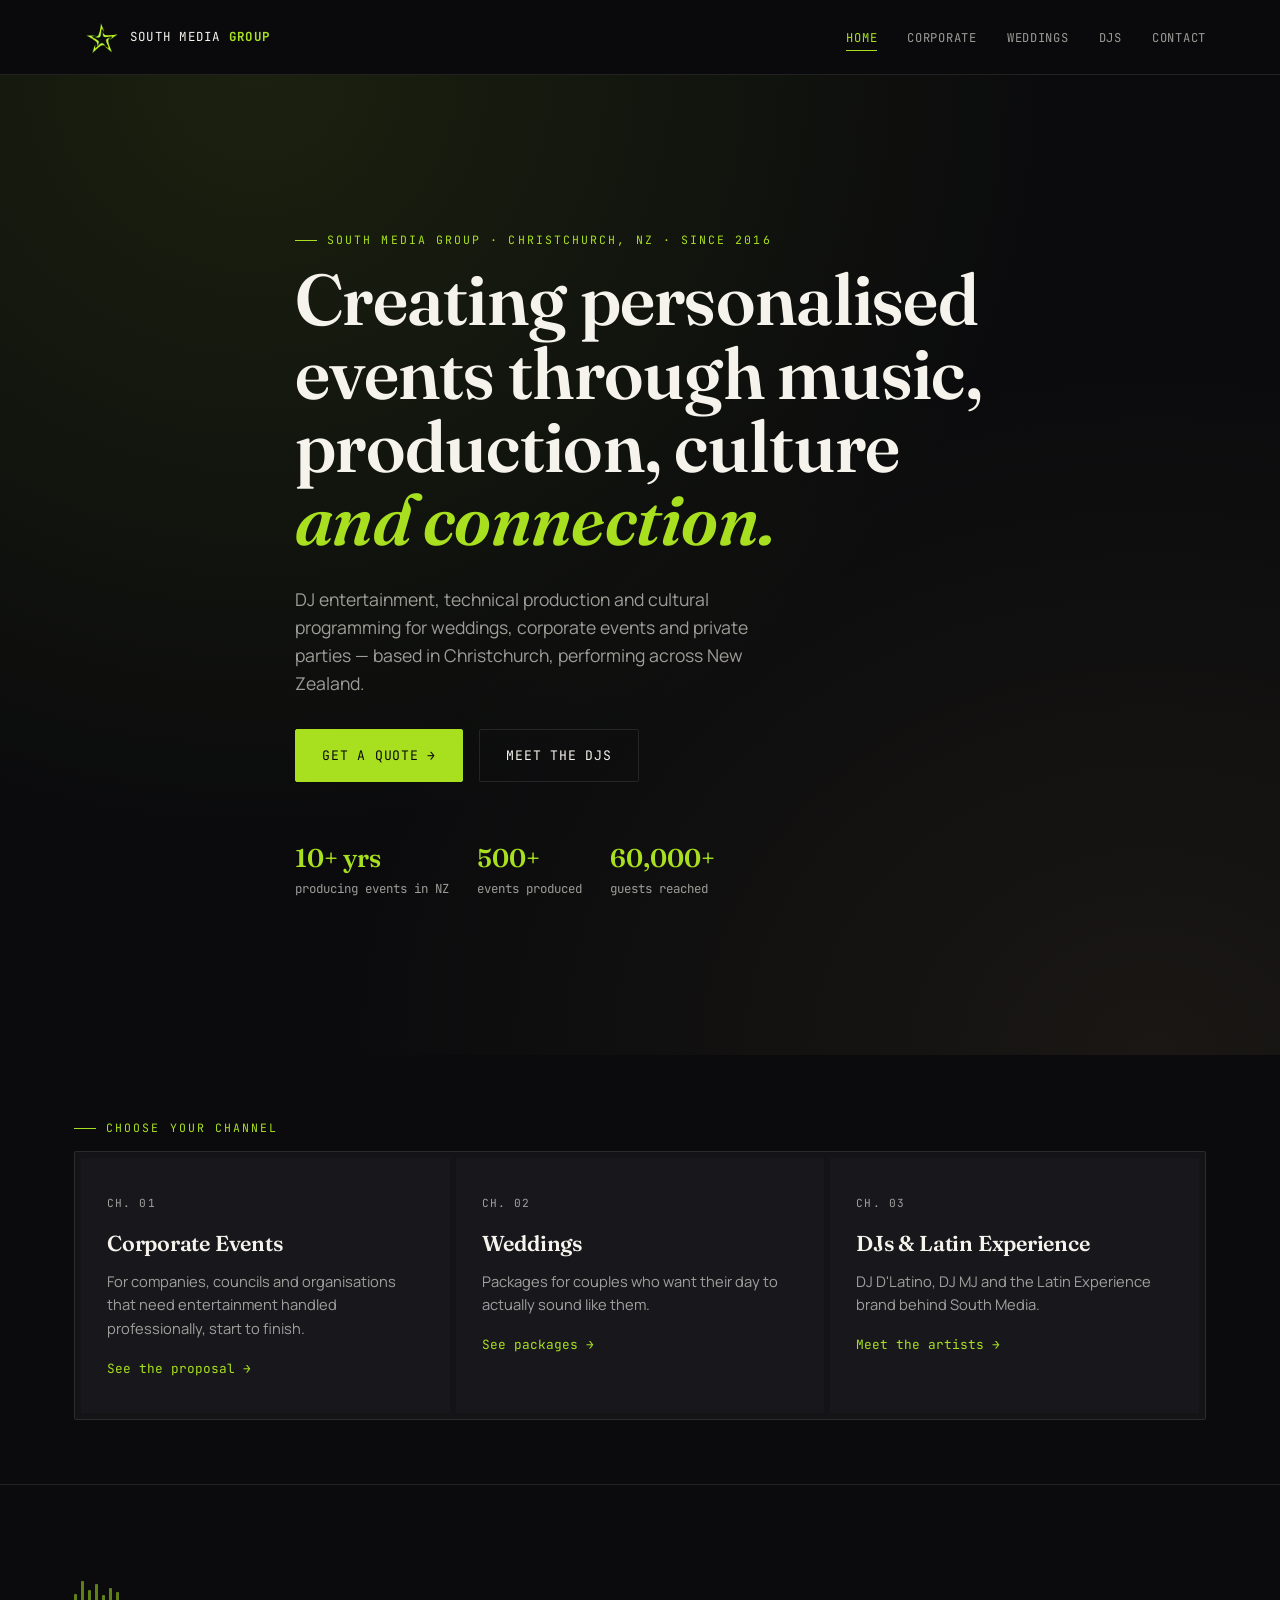
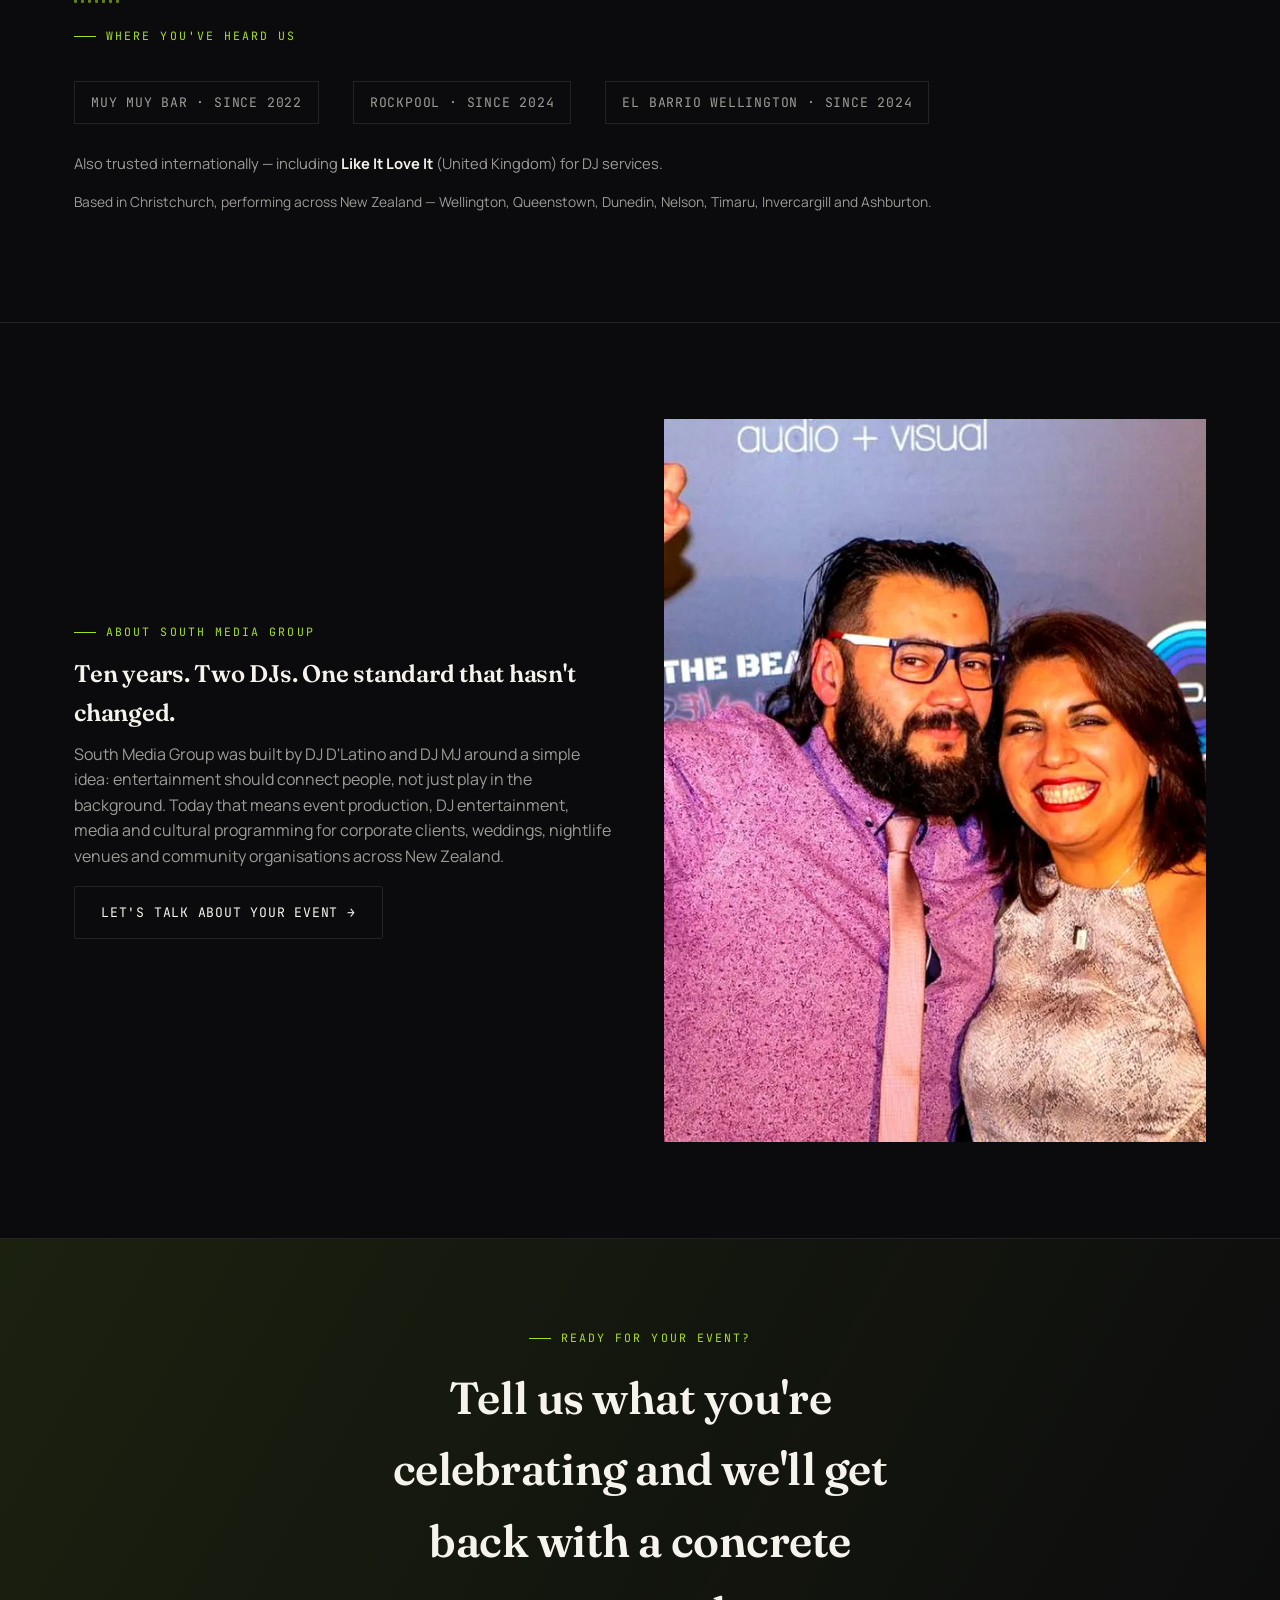
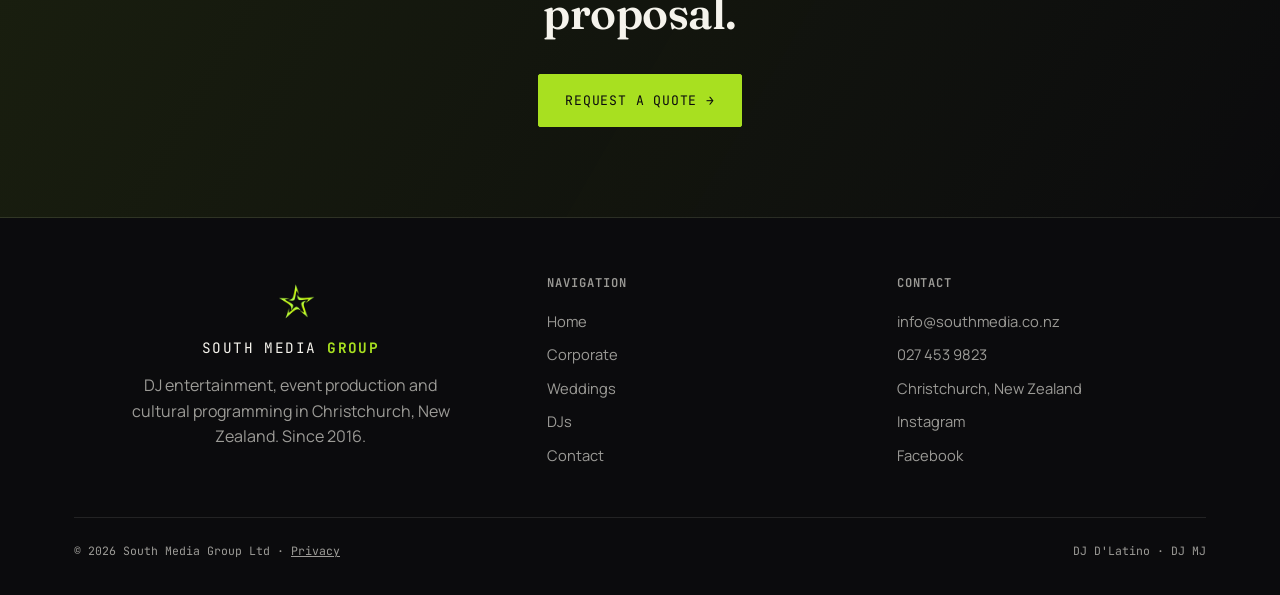
==== index.html @ 6fe43e3f "Load Google tag from <head> so GA's tag checker detects it Co-Authored-By: Claude Opus 5.5 <noreply@" ====
<!DOCTYPE html>
<html lang="en">
<head>
<meta charset="UTF-8">
<!-- Google tag (gtag.js) -->
<script async src="https://www.googletagmanager.com/gtag/js?id=G-HW1CT0ZHM1"></script>
<script src="js/analytics.js"></script>
<meta name="viewport" content="width=device-width, initial-scale=1.0">
<title>South Media Group | DJ & Event Production, Christchurch NZ</title>
<meta name="description" content="South Media Group: DJ entertainment and event production for weddings, corporate events and private parties. 10+ years, 500+ events. Christchurch, NZ.">
<link rel="canonical" href="https://southmedia.co.nz/">
<meta property="og:type" content="website">
<meta property="og:site_name" content="South Media Group">
<meta property="og:locale" content="en_NZ">
<meta property="og:url" content="https://southmedia.co.nz/">
<meta property="og:title" content="South Media Group | DJ &amp; Event Production, Christchurch NZ">
<meta property="og:description" content="South Media Group: DJ entertainment and event production for weddings, corporate events and private parties. 10+ years, 500+ events. Christchurch, NZ.">
<meta property="og:image" content="https://southmedia.co.nz/assets/og-image.jpg">
<meta property="og:image:width" content="1200">
<meta property="og:image:height" content="630">
<meta property="og:image:alt" content="South Media Group — DJs and event production in Christchurch, New Zealand">
<meta name="twitter:card" content="summary_large_image">
<link rel="icon" href="/favicon.ico" sizes="any">
<link rel="icon" type="image/png" sizes="32x32" href="/assets/favicon-32.png">
<link rel="apple-touch-icon" href="/apple-touch-icon.png">
<link rel="manifest" href="/site.webmanifest">
<meta name="theme-color" content="#0b0b0d">
<link rel="preconnect" href="https://fonts.googleapis.com">
<link rel="preconnect" href="https://fonts.gstatic.com" crossorigin>
<link href="https://fonts.googleapis.com/css2?family=Fraunces:ital,wght@0,500;0,600;1,500;1,600&family=Manrope:wght@400;500;600;700&family=JetBrains+Mono:wght@400;500&display=swap" rel="stylesheet">
<link rel="stylesheet" href="css/style.css">
<script type="application/ld+json">
{
 "@context": "https://schema.org",
 "@graph": [
  {
   "@type": "EntertainmentBusiness",
   "@id": "https://southmedia.co.nz/#business",
   "name": "South Media Group",
   "legalName": "South Media Group Ltd",
   "url": "https://southmedia.co.nz/",
   "logo": "https://southmedia.co.nz/assets/icon-512.png",
   "image": "https://southmedia.co.nz/assets/og-image.jpg",
   "description": "DJ entertainment, event production and Latin cultural programming for weddings, corporate events and private parties in Christchurch and across New Zealand.",
   "telephone": "+64 27 453 9823",
   "email": "info@southmedia.co.nz",
   "foundingDate": "2016",
   "priceRange": "$",
   "address": {
    "@type": "PostalAddress",
    "addressLocality": "Christchurch",
    "addressRegion": "Canterbury",
    "addressCountry": "NZ"
   },
   "areaServed": [
    {
     "@type": "Place",
     "name": "Christchurch"
    },
    {
     "@type": "Place",
     "name": "Canterbury"
    },
    {
     "@type": "Place",
     "name": "Wellington"
    },
    {
     "@type": "Place",
     "name": "Queenstown"
    },
    {
     "@type": "Place",
     "name": "Dunedin"
    },
    {
     "@type": "Place",
     "name": "Nelson"
    },
    {
     "@type": "Place",
     "name": "Timaru"
    },
    {
     "@type": "Place",
     "name": "Invercargill"
    },
    {
     "@type": "Place",
     "name": "Ashburton"
    },
    {
     "@type": "Place",
     "name": "New Zealand"
    }
   ],
   "founder": [
    {
     "@type": "Person",
     "name": "DJ D'Latino"
    },
    {
     "@type": "Person",
     "name": "DJ MJ"
    }
   ],
   "sameAs": [
    "https://www.instagram.com/southmedianz",
    "https://www.facebook.com/southmedianz"
   ],
   "knowsLanguage": [
    "en",
    "es"
   ],
   "hasOfferCatalog": {
    "@type": "OfferCatalog",
    "name": "Corporate event packages",
    "itemListElement": [
     {
      "@type": "Offer",
      "name": "Corporate Essential package",
      "url": "https://southmedia.co.nz/corporate",
      "priceSpecification": {
       "@type": "UnitPriceSpecification",
       "price": 1630,
       "priceCurrency": "NZD",
       "valueAddedTaxIncluded": false
      }
     },
     {
      "@type": "Offer",
      "name": "Corporate Signature package",
      "url": "https://southmedia.co.nz/corporate",
      "priceSpecification": {
       "@type": "UnitPriceSpecification",
       "price": 2550,
       "priceCurrency": "NZD",
       "valueAddedTaxIncluded": false
      }
     },
     {
      "@type": "Offer",
      "name": "Corporate Premier package",
      "url": "https://southmedia.co.nz/corporate",
      "priceSpecification": {
       "@type": "UnitPriceSpecification",
       "price": 3950,
       "priceCurrency": "NZD",
       "valueAddedTaxIncluded": false
      }
     }
    ]
   }
  },
  {
   "@type": "WebSite",
   "@id": "https://southmedia.co.nz/#website",
   "url": "https://southmedia.co.nz/",
   "name": "South Media Group",
   "publisher": {
    "@id": "https://southmedia.co.nz/#business"
   }
  }
 ]
}
</script>
</head>
<body>
<a class="skip" href="#main">Skip to content</a>

<header class="site">
  <nav class="nav">
    <a href="index.html" class="brand">
      <img src="assets/logo-star-128.png" alt="" width="46" height="46">
      <span class="brand-text">SOUTH MEDIA <b>GROUP</b></span>
    </a>
    <ul id="navList">
      <li><a href="index.html" class="active">Home</a></li>
      <li><a href="corporate.html">Corporate</a></li>
      <li><a href="weddings.html">Weddings</a></li>
      <li><a href="djs.html">DJs</a></li>
      <li><a href="contact.html">Contact</a></li>
    </ul>
    <button class="burger" id="burgerBtn" aria-label="Open menu" aria-controls="navList" aria-expanded="false">☰</button>
  </nav>
</header>

<main id="main">

  <!-- HERO -->
  <section class="hero" style="border-bottom:none;">
    <div class="wrap">
      <div class="eyebrow">South Media Group · Christchurch, NZ · Since 2016</div>
      <h1>Creating personalised events through music, production, culture <em>and connection.</em></h1>
      <p class="lede">DJ entertainment, technical production and cultural programming for weddings, corporate events and private parties — based in Christchurch, performing across New Zealand.</p>
      <div class="hero-actions">
        <a href="contact.html" class="btn btn-primary">Get a quote →</a>
        <a href="djs.html" class="btn btn-ghost">Meet the DJs</a>
      </div>
      <div class="badge-row">
        <div><strong>10+ yrs</strong>producing events in NZ</div>
        <div><strong>500+</strong>events produced</div>
        <div><strong>60,000+</strong>guests reached</div>
      </div>
    </div>
  </section>

  <!-- CHANNEL SELECTOR -->
  <section class="tight">
    <div class="wrap">
      <div class="eyebrow">Choose your channel</div>
      <div class="mixer">
        <a href="corporate.html" class="channel" data-ch="corp">
          <div class="ch-num">CH. 01</div>
          <h2>Corporate Events</h2>
          <p>For companies, councils and organisations that need entertainment handled professionally, start to finish.</p>
          <div class="ch-arrow">See the proposal →</div>
        </a>
        <a href="weddings.html" class="channel" data-ch="weddings">
          <div class="ch-num">CH. 02</div>
          <h2>Weddings</h2>
          <p>Packages for couples who want their day to actually sound like them.</p>
          <div class="ch-arrow">See packages →</div>
        </a>
        <a href="djs.html" class="channel" data-ch="djs">
          <div class="ch-num">CH. 03</div>
          <h2>DJs & Latin Experience</h2>
          <p>DJ D'Latino, DJ MJ and the Latin Experience brand behind South Media.</p>
          <div class="ch-arrow">Meet the artists →</div>
        </a>
      </div>
    </div>
  </section>

  <!-- TRUST BAR -->
  <section>
    <div class="wrap">
      <div class="eq-divider"><span></span><span></span><span></span><span></span><span></span><span></span><span></span></div>
      <div class="eyebrow">Where you've heard us</div>
      <div class="logos-row">
        <span>MUY MUY BAR · SINCE 2022</span>
        <span>ROCKPOOL · SINCE 2024</span>
        <span>EL BARRIO WELLINGTON · SINCE 2024</span>
      </div>
      <p style="margin-top:28px;font-size:.92rem;">Also trusted internationally — including <strong style="color:var(--ivory);">Like It Love It</strong> (United Kingdom) for DJ services.</p>
      <p style="font-size:.86rem;color:var(--ivory-dim);">Based in Christchurch, performing across New Zealand — Wellington, Queenstown, Dunedin, Nelson, Timaru, Invercargill and Ashburton.</p>
    </div>
  </section>

  <!-- WHY US -->
  <section>
    <div class="wrap">
      <div class="grid-2">
        <div>
          <div class="eyebrow">About South Media Group</div>
          <h2>Ten years. Two DJs. One standard that hasn't changed.</h2>
          <p>South Media Group was built by DJ D'Latino and DJ MJ around a simple idea: entertainment should connect people, not just play in the background. Today that means event production, DJ entertainment, media and cultural programming for corporate clients, weddings, nightlife venues and community organisations across New Zealand.</p>
          <a href="contact.html" class="btn btn-ghost">Let's talk about your event →</a>
        </div>
        <img src="assets/founders-team-1200.webp" srcset="assets/founders-team-600.webp 600w, assets/founders-team-1200.webp 1200w" sizes="(max-width:860px) calc(100vw - 48px), 542px" alt="South Media Group founders DJ D'Latino and DJ MJ" class="ph tall" width="1200" height="1600" loading="lazy" decoding="async">
      </div>
    </div>
  </section>

  <!-- FINAL CTA -->
  <section class="cta-band" style="border-bottom:1px solid var(--line);">
    <div class="wrap">
      <div class="eyebrow" style="justify-content:center;">Ready for your event?</div>
      <h2>Tell us what you're celebrating and we'll get back with a concrete proposal.</h2>
      <div class="hero-actions">
        <a href="contact.html" class="btn btn-primary">Request a quote →</a>
      </div>
    </div>
  </section>

</main>

<footer>
  <div class="wrap">
    <div class="footer-grid">
      <div class="footer-brand">
        <img src="assets/logo-star-128.png" alt="" width="52" height="52" loading="lazy">
        <div class="brand-text">SOUTH MEDIA <b>GROUP</b></div>
        <p>DJ entertainment, event production and cultural programming in Christchurch, New Zealand. Since 2016.</p>
      </div>
      <div>
        <h4>Navigation</h4>
        <a href="index.html">Home</a>
        <a href="corporate.html">Corporate</a>
        <a href="weddings.html">Weddings</a>
        <a href="djs.html">DJs</a>
        <a href="contact.html">Contact</a>
      </div>
      <div>
        <h4>Contact</h4>
        <a href="mailto:info@southmedia.co.nz">info@southmedia.co.nz</a>
        <a href="tel:+64274539823">027 453 9823</a>
        <span class="foot-loc">Christchurch, New Zealand</span>
        <a href="https://www.instagram.com/southmedianz" target="_blank" rel="noopener">Instagram</a>
        <a href="https://www.facebook.com/southmedianz" target="_blank" rel="noopener">Facebook</a>
      </div>
    </div>
    <div class="foot-bottom">
      <span>© <span id="year">2026</span> South Media Group Ltd · <a href="privacy.html">Privacy</a></span>
      <span>DJ D'Latino · DJ MJ</span>
    </div>
  </div>
</footer>

<script src="js/main.js"></script>
</body>
</html>
---- css/style.css ----
/* ============================================
   SOUTH MEDIA GROUP — Design Tokens
   ============================================ */
:root{
  --bg: #0b0b0d;
  --bg-raised: #141417;
  --bg-card: #18181c;
  --line: rgba(245,243,236,0.10);
  --lime: #a8e020;
  --lime-dim: #8bbf1a;
  --ivory: #f5f3ec;
  --ivory-dim: rgba(245,243,236,0.62);
  --gold: #c9a868;

  --font-display: "Fraunces", serif;
  --font-body: "Manrope", sans-serif;
  --font-mono: "JetBrains Mono", monospace;

  --container: 1180px;
  --radius: 2px;
  --header-h: 75px;
}

*{box-sizing:border-box;}
html{scroll-behavior:smooth;}
body{
  margin:0;
  background:var(--bg);
  color:var(--ivory);
  font-family:var(--font-body);
  font-size:16px;
  line-height:1.6;
  -webkit-font-smoothing:antialiased;
}
img{max-width:100%;display:block;}
a{color:inherit;}
h1,h2,h3,h4{font-family:var(--font-display);margin:0 0 .4em;font-weight:600;letter-spacing:-0.01em;}
p{margin:0 0 1em;color:var(--ivory-dim);}

.wrap{max-width:var(--container);margin:0 auto;padding:0 24px;}
.eyebrow{
  font-family:var(--font-mono);
  font-size:.72rem;
  letter-spacing:.18em;
  text-transform:uppercase;
  color:var(--lime);
  display:flex;align-items:center;gap:10px;
  margin-bottom:14px;
}
.eyebrow::before{content:"";width:22px;height:1px;background:var(--lime);}

/* ---------- Buttons ---------- */
.btn{
  display:inline-flex;align-items:center;gap:10px;
  font-family:var(--font-mono);
  font-size:.82rem;letter-spacing:.06em;text-transform:uppercase;
  padding:15px 26px;border-radius:var(--radius);
  border:1px solid var(--lime);
  text-decoration:none;cursor:pointer;
  transition:transform .18s ease, background .18s ease, color .18s ease;
}
.btn-primary{background:var(--lime);color:#0b0b0d;}
.btn-primary:hover{background:var(--ivory);border-color:var(--ivory);transform:translateY(-2px);}
.btn-ghost{background:transparent;color:var(--ivory);border-color:var(--line);}
.btn-ghost:hover{border-color:var(--lime);color:var(--lime);transform:translateY(-2px);}
.btn-gold{border-color:var(--gold);}
.btn-gold.btn-primary{background:var(--gold);color:#0b0b0d;}
.btn-gold-ghost{border-color:var(--gold);}

/* ---------- EQ / waveform signature ---------- */
.eq-divider{
  display:flex;align-items:flex-end;gap:4px;height:22px;margin:0 0 24px;
}
.eq-divider span{
  width:3px;background:var(--lime);opacity:.55;border-radius:1px;
  animation:eqbounce 1.6s ease-in-out infinite;
}
.eq-divider span:nth-child(1){height:40%;animation-delay:0s;}
.eq-divider span:nth-child(2){height:100%;animation-delay:.15s;}
.eq-divider span:nth-child(3){height:60%;animation-delay:.3s;}
.eq-divider span:nth-child(4){height:85%;animation-delay:.45s;}
.eq-divider span:nth-child(5){height:35%;animation-delay:.6s;}
.eq-divider span:nth-child(6){height:70%;animation-delay:.75s;}
.eq-divider span:nth-child(7){height:50%;animation-delay:.9s;}
@keyframes eqbounce{
  0%,100%{transform:scaleY(1);}
  50%{transform:scaleY(.35);}
}
@media (prefers-reduced-motion: reduce){
  .eq-divider span{animation:none;}
  html{scroll-behavior:auto;}
  .btn:hover,.btn-primary:hover,.btn-ghost:hover{transform:none;}
}

/* ---------- Header ---------- */
header.site{
  position:fixed;top:0;left:0;right:0;z-index:100;
  border-bottom:1px solid var(--line);
}
/* Blur lives on a pseudo-element: backdrop-filter on the header itself would become the
   containing block for the fixed mobile menu and clip it to the header height. */
header.site::before{
  content:"";position:absolute;inset:0;z-index:-1;
  background:rgba(11,11,13,0.86);-webkit-backdrop-filter:blur(10px);backdrop-filter:blur(10px);
}
.nav{display:flex;align-items:center;justify-content:space-between;padding:14px 24px;max-width:var(--container);margin:0 auto;}
.nav .brand{display:flex;align-items:center;gap:10px;text-decoration:none;}
.nav .brand img{height:46px;width:46px;}
.nav .brand-text{font-family:var(--font-mono);font-size:.78rem;letter-spacing:.1em;color:var(--ivory);text-transform:uppercase;}
.nav .brand-text b{color:var(--lime);}
.nav ul{list-style:none;display:flex;gap:30px;margin:0;padding:0;}
.nav ul a{
  font-family:var(--font-mono);font-size:.76rem;letter-spacing:.06em;text-transform:uppercase;
  text-decoration:none;color:var(--ivory-dim);padding-bottom:4px;border-bottom:1px solid transparent;
  transition:color .15s ease, border-color .15s ease;
}
.nav ul a:hover, .nav ul a.active{color:var(--lime);border-color:var(--lime);}
.burger{display:none;background:none;border:none;color:var(--ivory);font-size:1.6rem;cursor:pointer;width:44px;height:44px;}

@media (max-width:900px){
  .nav ul{position:fixed;top:var(--header-h);left:0;right:0;height:calc(100vh - var(--header-h));height:calc(100dvh - var(--header-h));
    background:var(--bg);overflow-y:auto;
    flex-direction:column;padding:36px 24px;gap:8px;transform:translateX(100%);visibility:hidden;
    transition:transform .25s ease, visibility 0s linear .25s;}
  .nav ul.open{transform:translateX(0);visibility:visible;transition:transform .25s ease;}
  .nav ul a{display:block;padding:12px 0;font-size:.9rem;}
  body.menu-open{overflow:hidden;}
  .burger{display:block;}
}

main{padding-top:var(--header-h);}

/* ---------- Hero ---------- */
.hero{
  position:relative;min-height:92vh;min-height:92svh;display:flex;align-items:center;
  background:
    radial-gradient(ellipse at 20% 0%, rgba(168,224,32,0.10), transparent 55%),
    radial-gradient(ellipse at 90% 100%, rgba(201,168,104,0.08), transparent 50%),
    var(--bg);
  border-bottom:1px solid var(--line);
}
.hero .wrap{padding-top:60px;padding-bottom:60px;}
.hero h1{font-size:clamp(2.4rem,5.6vw,4.6rem);line-height:1.02;max-width:15ch;}
.hero h1 em{font-style:italic;color:var(--lime);}
.hero .lede{font-size:1.1rem;max-width:46ch;margin-bottom:32px;}
.hero-actions{display:flex;gap:16px;flex-wrap:wrap;margin-bottom:56px;}
.badge-row{display:flex;gap:28px;flex-wrap:wrap;font-family:var(--font-mono);font-size:.78rem;color:var(--ivory-dim);}
.badge-row strong{color:var(--lime);display:block;font-family:var(--font-display);font-size:1.6rem;font-weight:600;}

/* ---------- Channel selector (signature) ---------- */
.mixer{
  background:var(--bg-raised);border:1px solid var(--line);border-radius:var(--radius);
  padding:6px;display:grid;grid-template-columns:repeat(3,1fr);gap:6px;
}
.channel{
  background:var(--bg-card);padding:34px 26px;text-decoration:none;color:var(--ivory);
  position:relative;overflow:hidden;transition:background .2s ease;
  border-top:3px solid transparent;
}
.channel:hover{background:#1e1e23;border-top-color:var(--lime);}
.channel[data-ch="weddings"]:hover{border-top-color:var(--gold);}
.channel .ch-num{font-family:var(--font-mono);font-size:.7rem;color:var(--ivory-dim);letter-spacing:.1em;}
.channel h2{font-size:1.35rem;margin:14px 0 8px;}
.channel p{font-size:.92rem;margin-bottom:18px;}
.channel .ch-arrow{font-family:var(--font-mono);font-size:.8rem;color:var(--lime);}
@media (max-width:800px){
  .mixer{grid-template-columns:1fr;}
}

/* ---------- Sections ---------- */
section{padding:96px 0;border-bottom:1px solid var(--line);}
section.tight{padding:64px 0;}
.section-head{max-width:640px;margin-bottom:52px;}
.section-head h2{font-size:clamp(1.8rem,3.4vw,2.6rem);}

.grid-3{display:grid;grid-template-columns:repeat(3,1fr);gap:28px;}
.grid-2{display:grid;grid-template-columns:1fr 1fr;gap:48px;align-items:center;}
@media (max-width:860px){
  .grid-3{grid-template-columns:1fr;}
  .grid-2{grid-template-columns:1fr;gap:32px;}
}

/* Placeholder media block */
.ph{
  background:
    repeating-linear-gradient(135deg, rgba(245,243,236,0.04) 0 2px, transparent 2px 14px),
    var(--bg-card);
  border:1px dashed var(--line);
  color:var(--ivory-dim);
  display:flex;align-items:center;justify-content:center;text-align:center;
  font-family:var(--font-mono);font-size:.74rem;letter-spacing:.06em;text-transform:uppercase;
  aspect-ratio:4/3;padding:20px;
}
img.ph{display:block;width:100%;height:100%;object-fit:cover;border:none;padding:0;transition:opacity .2s ease;}
.ph.tall{aspect-ratio:3/4;}
.ph.wide{aspect-ratio:16/9;}

/* Testimonial spotlight */
.spotlight{
  background:var(--bg-raised);border:1px solid var(--line);padding:52px;position:relative;
}
.spotlight blockquote{
  font-family:var(--font-display);font-style:italic;font-size:clamp(1.3rem,2.6vw,1.9rem);
  color:var(--ivory);margin:0 0 22px;line-height:1.3;
}
.spotlight cite{font-family:var(--font-mono);font-size:.78rem;color:var(--lime);font-style:normal;letter-spacing:.06em;text-transform:uppercase;}

.logos-row{display:flex;flex-wrap:wrap;gap:16px 34px;align-items:center;margin-top:36px;}
.logos-row span{font-family:var(--font-mono);font-size:.82rem;letter-spacing:.06em;color:var(--ivory-dim);border:1px solid var(--line);padding:10px 16px;}

/* Package / pricing cards */
.pkg{
  background:var(--bg-card);border:1px solid var(--line);padding:38px 30px;
  display:flex;flex-direction:column;height:100%;
}
.pkg.featured{border-color:var(--lime);}
.pkg .pkg-tag{font-family:var(--font-mono);font-size:.72rem;color:var(--lime);letter-spacing:.1em;text-transform:uppercase;margin-bottom:10px;}
.pkg h3{font-size:1.5rem;margin-bottom:6px;}
.pkg .price{font-family:var(--font-mono);font-size:1.1rem;color:var(--ivory-dim);margin-bottom:24px;}
.pkg ul{list-style:none;margin:0 0 28px;padding:0;flex:1;}
.pkg ul li{padding:9px 0;border-top:1px solid var(--line);font-size:.92rem;color:var(--ivory-dim);}
.pkg ul li:first-child{border-top:none;}

/* Process steps (real sequence -> numbering justified) */
.process{display:grid;grid-template-columns:repeat(5,1fr);gap:20px;}
.step{border-top:1px solid var(--line);padding-top:18px;}
.step .step-n{font-family:var(--font-mono);font-size:.78rem;color:var(--lime);}
.step h4{font-size:1.05rem;margin:10px 0 6px;}
.step p{font-size:.86rem;}
@media (max-width:900px){.process{grid-template-columns:repeat(2,1fr);}}
@media (max-width:560px){.process{grid-template-columns:1fr;}}

/* Artist card */
.artist{background:var(--bg-card);border:1px solid var(--line);margin-bottom:4px;}
.artist > a{display:block;}
.artist > a:hover img{opacity:.82;}
.artist .ph{aspect-ratio:4/3;}
.artist-info{padding:26px;}
.artist-info .role{font-family:var(--font-mono);font-size:.74rem;color:var(--lime);letter-spacing:.08em;text-transform:uppercase;margin-bottom:8px;}
.artist-info h2{font-size:1.4rem;}
.tags{display:flex;flex-wrap:wrap;gap:8px;margin:16px 0 0;}
.tags span{font-family:var(--font-mono);font-size:.7rem;border:1px solid var(--line);padding:5px 10px;color:var(--ivory-dim);}

/* Forms */
form.card-form{background:var(--bg-raised);border:1px solid var(--line);padding:40px;}
.form-row{display:grid;grid-template-columns:1fr 1fr;gap:20px;}
@media (max-width:600px){.form-row{grid-template-columns:1fr;}}
label{display:block;font-family:var(--font-mono);font-size:.72rem;letter-spacing:.08em;text-transform:uppercase;color:var(--ivory-dim);margin-bottom:8px;}
.field{margin-bottom:22px;}
input,select,textarea{
  width:100%;background:transparent;border:none;border-bottom:1px solid rgba(245,243,236,0.42);border-radius:0;
  color:var(--ivory);font-family:var(--font-body);font-size:1rem;padding:10px 2px;
}
input:focus,select:focus,textarea:focus{outline:none;border-color:var(--lime);box-shadow:0 1px 0 0 var(--lime);}
.field .opt{text-transform:none;letter-spacing:0;opacity:.75;}
.btn-block{width:100%;justify-content:center;}
.btn[aria-disabled="true"]{opacity:.6;pointer-events:none;}
.form-note{font-size:.8rem;margin:14px 0 0;text-align:center;}
.form-note a{color:var(--ivory);}
textarea{resize:vertical;min-height:110px;}
select option{background:var(--bg-card);}

/* Final CTA band */
.cta-band{
  background:linear-gradient(120deg, rgba(168,224,32,0.10), rgba(11,11,13,0));
  text-align:center;padding:90px 24px;border-bottom:none;
}
.cta-band h2{font-size:clamp(1.8rem,4vw,2.8rem);max-width:20ch;margin:0 auto 26px;}
.cta-band .hero-actions{justify-content:center;margin-bottom:0;}

/* Footer */
footer{padding:56px 0 34px;}
.footer-grid{display:grid;grid-template-columns:1.4fr 1fr 1fr;gap:40px;margin-bottom:40px;}
.footer-grid h4{font-family:var(--font-mono);font-size:.76rem;letter-spacing:.08em;text-transform:uppercase;color:var(--ivory-dim);margin-bottom:16px;}
.footer-grid a,.footer-grid .foot-loc{display:block;text-decoration:none;color:var(--ivory-dim);font-size:.92rem;margin-bottom:10px;transition:color .15s ease;}
.footer-grid a:hover{color:var(--lime);}
.footer-brand{text-align:center;}
.footer-brand img{display:block;width:52px;height:52px;margin:0 auto 10px;}
.footer-brand .brand-text{font-family:var(--font-mono);letter-spacing:.1em;text-transform:uppercase;font-size:.9rem;margin-bottom:14px;}
.footer-brand .brand-text b{color:var(--lime);}
.foot-bottom a{color:inherit;}
.foot-bottom a:hover{color:var(--lime);}
.footer-brand p{max-width:34ch;margin-left:auto;margin-right:auto;}
.foot-bottom{display:flex;justify-content:space-between;align-items:center;flex-wrap:wrap;gap:12px;
  border-top:1px solid var(--line);padding-top:24px;font-family:var(--font-mono);font-size:.72rem;color:var(--ivory-dim);}
@media (max-width:700px){
  .footer-grid{grid-template-columns:1fr;}
  .footer-grid a,.footer-grid .foot-loc{padding:8px 0;margin-bottom:2px;}
}

.page-hero{padding:150px 0 70px;border-bottom:1px solid var(--line);}
.page-hero h1{font-size:clamp(2rem,4.6vw,3.4rem);max-width:16ch;}
@media (max-width:600px){.page-hero{padding:116px 0 56px;}}

.social-icon{
  width:42px;height:42px;border:1px solid var(--line);
  display:flex;align-items:center;justify-content:center;
  transition:border-color .15s ease, background .15s ease;
}
.social-icon:hover{border-color:var(--lime);background:var(--bg-raised);}

/* Skip link */
.skip{position:absolute;left:12px;top:-60px;z-index:200;background:var(--lime);color:#0b0b0d;padding:10px 16px;font-family:var(--font-mono);font-size:.8rem;text-decoration:none;}
.skip:focus{top:12px;}
:focus-visible{outline:2px solid var(--lime);outline-offset:3px;}

/* Prose pages (privacy) */
.prose{max-width:70ch;}
.prose h2{font-size:1.4rem;margin-top:2em;}
.prose a{color:var(--lime);}
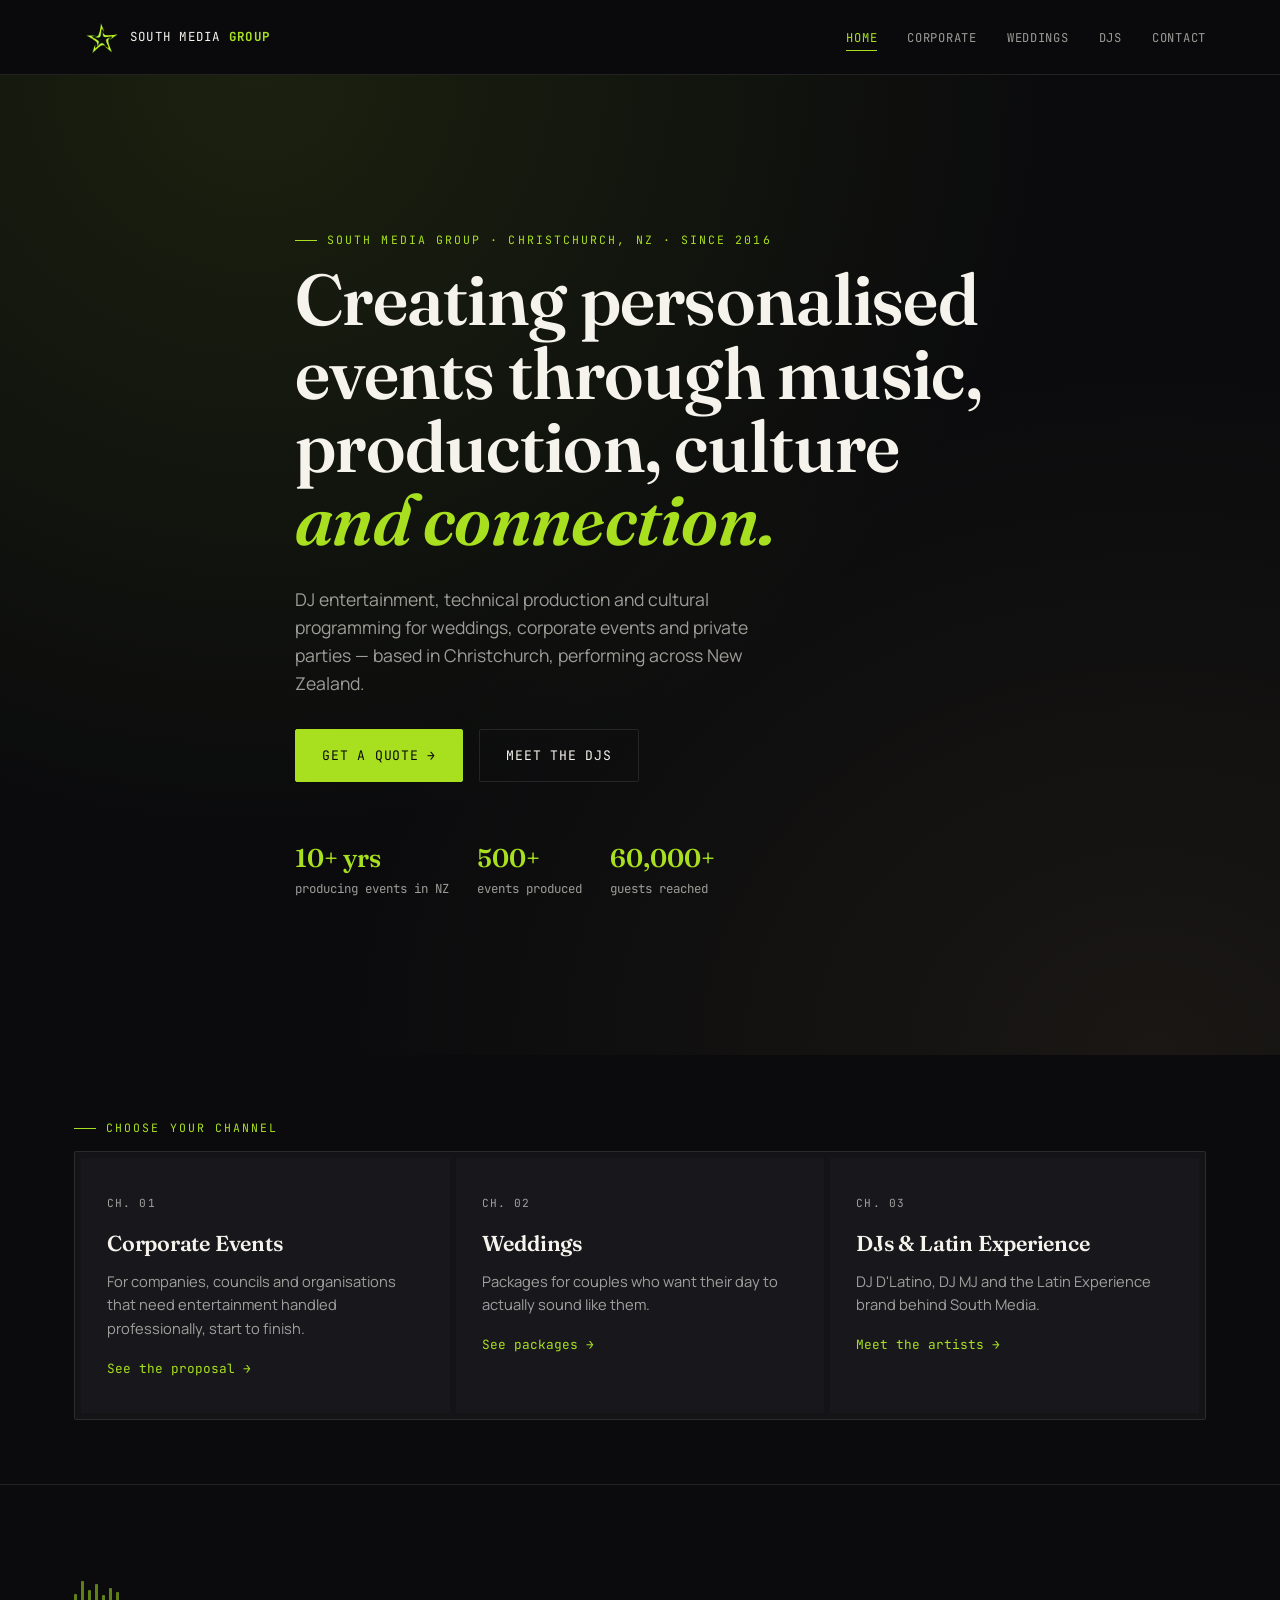
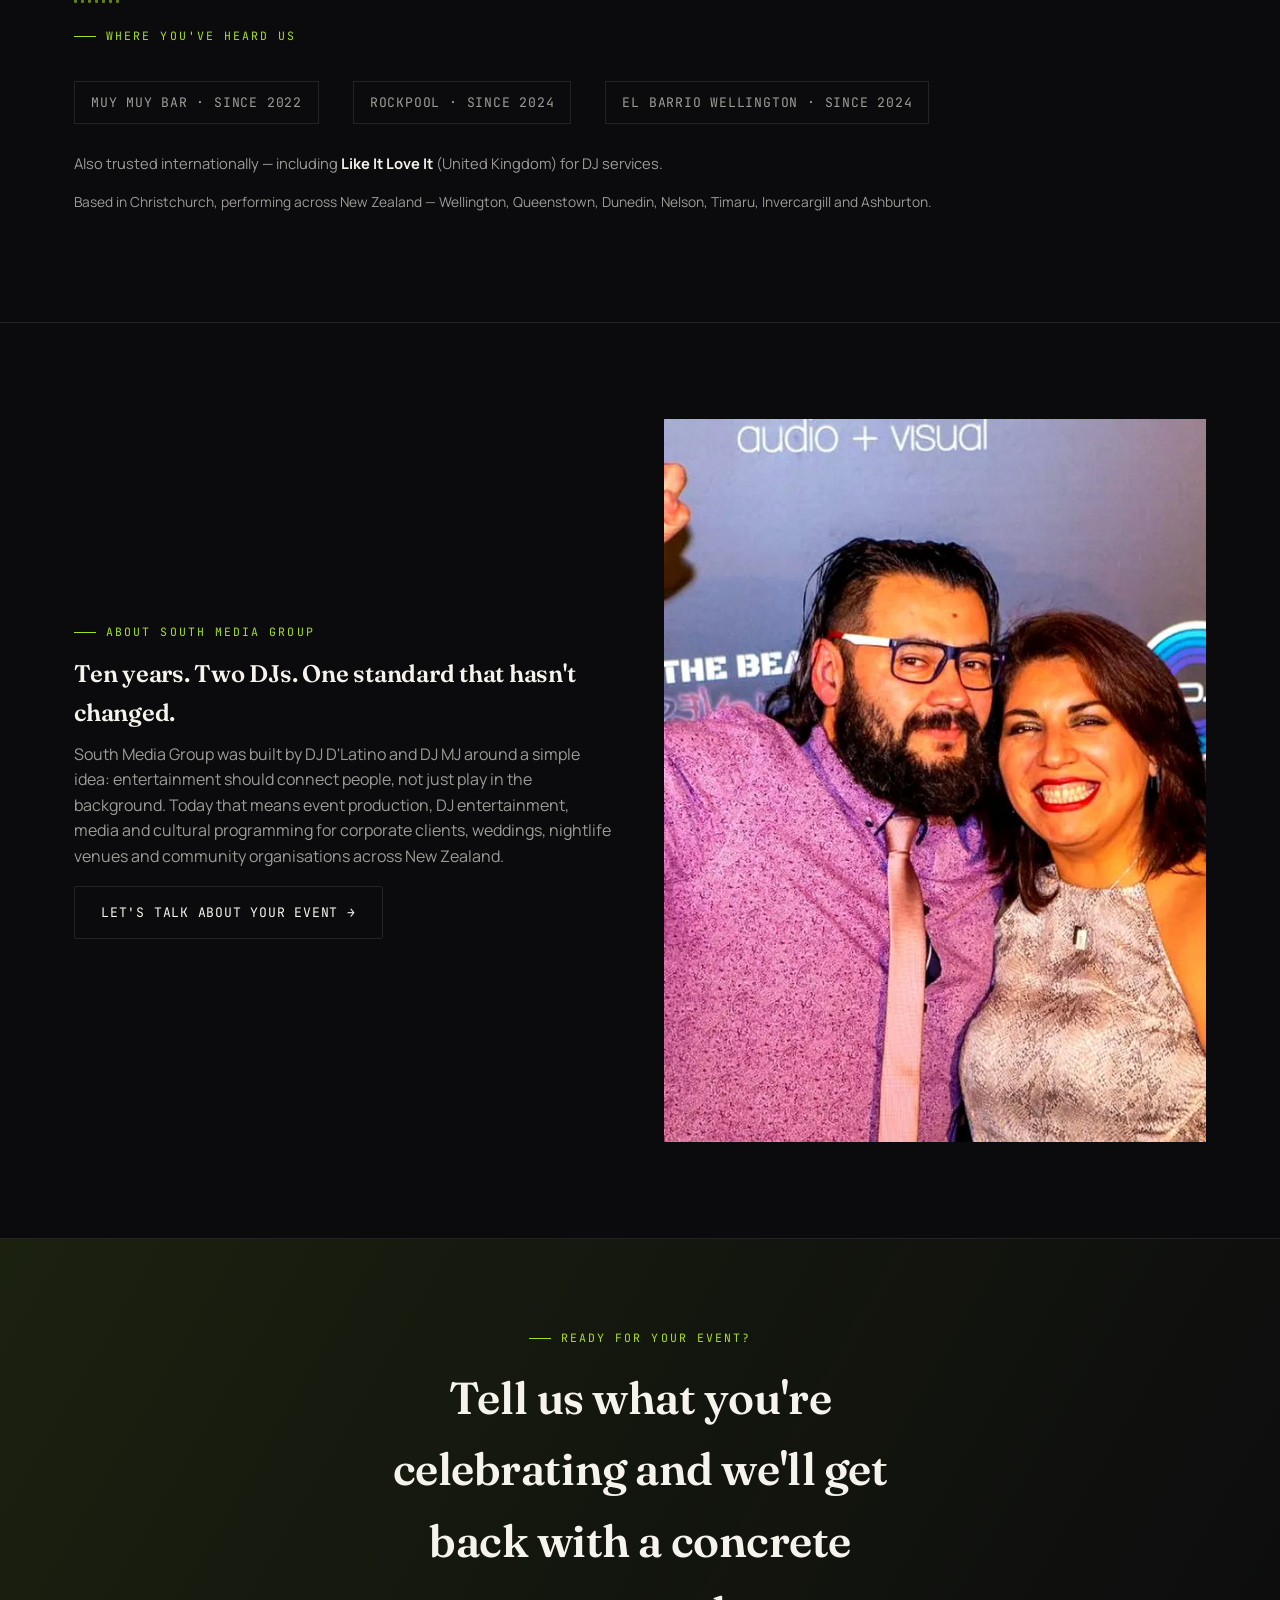
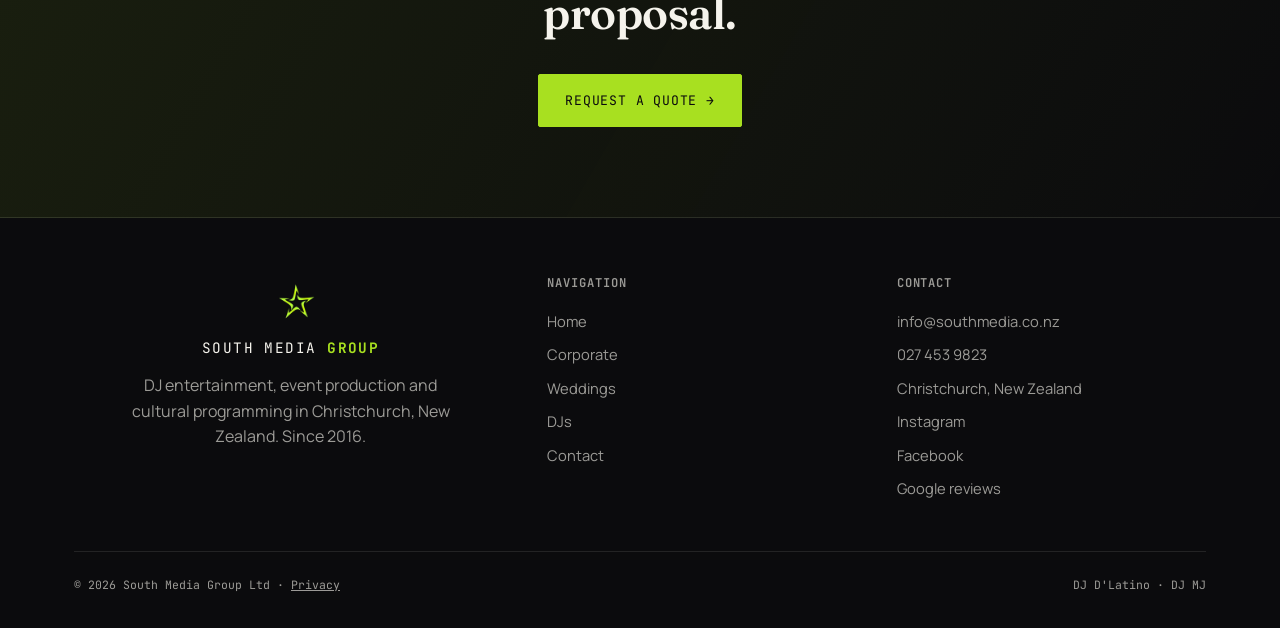
==== commit 55951d16: "Link Google Business Profile from footer and LocalBusiness schema Co-Authored-By: Claude Opus 5.5 <n" ====
--- a/index.html
+++ b/index.html
@@ -106,7 +106,8 @@
    ],
    "sameAs": [
     "https://www.instagram.com/southmedianz",
-    "https://www.facebook.com/southmedianz"
+    "https://www.facebook.com/southmedianz",
+    "https://www.google.com/maps?cid=401619519083138243"
    ],
    "knowsLanguage": [
     "en",
@@ -188,7 +189,7 @@
 <main id="main">
 
   <!-- HERO -->
-  <section class="hero" style="border-bottom:none;">
+  <section class="hero">
     <div class="wrap">
       <div class="eyebrow">South Media Group · Christchurch, NZ · Since 2016</div>
       <h1>Creating personalised events through music, production, culture <em>and connection.</em></h1>
@@ -242,8 +243,8 @@
         <span>ROCKPOOL · SINCE 2024</span>
         <span>EL BARRIO WELLINGTON · SINCE 2024</span>
       </div>
-      <p style="margin-top:28px;font-size:.92rem;">Also trusted internationally — including <strong style="color:var(--ivory);">Like It Love It</strong> (United Kingdom) for DJ services.</p>
-      <p style="font-size:.86rem;color:var(--ivory-dim);">Based in Christchurch, performing across New Zealand — Wellington, Queenstown, Dunedin, Nelson, Timaru, Invercargill and Ashburton.</p>
+      <p class="trust-note">Also trusted internationally — including <strong>Like It Love It</strong> (United Kingdom) for DJ services.</p>
+      <p class="trust-cities">Based in Christchurch, performing across New Zealand — Wellington, Queenstown, Dunedin, Nelson, Timaru, Invercargill and Ashburton.</p>
     </div>
   </section>
 
@@ -263,9 +264,9 @@
   </section>
 
   <!-- FINAL CTA -->
-  <section class="cta-band" style="border-bottom:1px solid var(--line);">
-    <div class="wrap">
-      <div class="eyebrow" style="justify-content:center;">Ready for your event?</div>
+  <section class="cta-band">
+    <div class="wrap">
+      <div class="eyebrow">Ready for your event?</div>
       <h2>Tell us what you're celebrating and we'll get back with a concrete proposal.</h2>
       <div class="hero-actions">
         <a href="contact.html" class="btn btn-primary">Request a quote →</a>
@@ -298,6 +299,7 @@
         <span class="foot-loc">Christchurch, New Zealand</span>
         <a href="https://www.instagram.com/southmedianz" target="_blank" rel="noopener">Instagram</a>
         <a href="https://www.facebook.com/southmedianz" target="_blank" rel="noopener">Facebook</a>
+        <a href="https://www.google.com/maps?cid=401619519083138243" target="_blank" rel="noopener">Google reviews</a>
       </div>
     </div>
     <div class="foot-bottom">
--- a/css/style.css
+++ b/css/style.css
@@ -82,6 +82,7 @@
 .eq-divider span:nth-child(5){height:35%;animation-delay:.6s;}
 .eq-divider span:nth-child(6){height:70%;animation-delay:.75s;}
 .eq-divider span:nth-child(7){height:50%;animation-delay:.9s;}
+.eq-divider.flush{margin:0;}
 @keyframes eqbounce{
   0%,100%{transform:scaleY(1);}
   50%{transform:scaleY(.35);}
@@ -137,7 +138,7 @@
     radial-gradient(ellipse at 20% 0%, rgba(168,224,32,0.10), transparent 55%),
     radial-gradient(ellipse at 90% 100%, rgba(201,168,104,0.08), transparent 50%),
     var(--bg);
-  border-bottom:1px solid var(--line);
+  border-bottom:none;
 }
 .hero .wrap{padding-top:60px;padding-bottom:60px;}
 .hero h1{font-size:clamp(2.4rem,5.6vw,4.6rem);line-height:1.02;max-width:15ch;}
@@ -170,11 +171,15 @@
 /* ---------- Sections ---------- */
 section{padding:96px 0;border-bottom:1px solid var(--line);}
 section.tight{padding:64px 0;}
+section.no-rule{border-bottom:none;}
+section.artists{padding-bottom:150px;}
+section.after-divider{padding-top:60px;}
 .section-head{max-width:640px;margin-bottom:52px;}
 .section-head h2{font-size:clamp(1.8rem,3.4vw,2.6rem);}
 
 .grid-3{display:grid;grid-template-columns:repeat(3,1fr);gap:28px;}
 .grid-2{display:grid;grid-template-columns:1fr 1fr;gap:48px;align-items:center;}
+.grid-2.top{align-items:start;}
 @media (max-width:860px){
   .grid-3{grid-template-columns:1fr;}
   .grid-2{grid-template-columns:1fr;gap:32px;}
@@ -206,6 +211,9 @@
 .spotlight cite{font-family:var(--font-mono);font-size:.78rem;color:var(--lime);font-style:normal;letter-spacing:.06em;text-transform:uppercase;}
 
 .logos-row{display:flex;flex-wrap:wrap;gap:16px 34px;align-items:center;margin-top:36px;}
+.trust-note{margin-top:28px;font-size:.92rem;}
+.trust-note strong{color:var(--ivory);}
+.trust-cities{font-size:.86rem;}
 .logos-row span{font-family:var(--font-mono);font-size:.82rem;letter-spacing:.06em;color:var(--ivory-dim);border:1px solid var(--line);padding:10px 16px;}
 
 /* Package / pricing cards */
@@ -263,10 +271,11 @@
 /* Final CTA band */
 .cta-band{
   background:linear-gradient(120deg, rgba(168,224,32,0.10), rgba(11,11,13,0));
-  text-align:center;padding:90px 24px;border-bottom:none;
+  text-align:center;padding:90px 24px;
 }
 .cta-band h2{font-size:clamp(1.8rem,4vw,2.8rem);max-width:20ch;margin:0 auto 26px;}
 .cta-band .hero-actions{justify-content:center;margin-bottom:0;}
+.cta-band .eyebrow{justify-content:center;}
 
 /* Footer */
 footer{padding:56px 0 34px;}
@@ -290,7 +299,26 @@
 
 .page-hero{padding:150px 0 70px;border-bottom:1px solid var(--line);}
 .page-hero h1{font-size:clamp(2rem,4.6vw,3.4rem);max-width:16ch;}
+.page-hero .lede{max-width:54ch;}
+.page-hero.flush{padding-bottom:0;border-bottom:none;}
+
+/* Centered confirmation pages (thanks, 404) */
+.center-hero{text-align:center;min-height:70vh;display:flex;align-items:center;}
+.center-hero h1{max-width:none;}
+.center-hero .lede{max-width:48ch;margin:0 auto 32px;}
+.center-hero .eyebrow,.center-hero .hero-actions{justify-content:center;}
+.lede a{color:var(--lime);}
 @media (max-width:600px){.page-hero{padding:116px 0 56px;}}
+
+/* Contact page aside */
+.hp{display:none;}
+.contact-direct h2{font-size:1.8rem;}
+.contact-direct > p{margin-bottom:28px;}
+.contact-lines{font-family:var(--font-mono);font-size:.95rem;line-height:2.2;}
+.contact-lines .accent{color:var(--lime);}
+.socials{display:flex;gap:14px;margin-top:24px;}
+.map-embed{margin-top:32px;aspect-ratio:16/9;border:1px solid var(--line);overflow:hidden;}
+.map-embed iframe{display:block;width:100%;height:100%;border:0;filter:invert(90%) hue-rotate(180deg) contrast(90%);}
 
 .social-icon{
   width:42px;height:42px;border:1px solid var(--line);
@@ -308,3 +336,10 @@
 .prose{max-width:70ch;}
 .prose h2{font-size:1.4rem;margin-top:2em;}
 .prose a{color:var(--lime);}
+
+/* Weddings page: gold accent */
+.page-wed .page-hero{background:radial-gradient(ellipse at 80% 0%, rgba(201,168,104,0.12), transparent 55%), var(--bg);}
+.page-wed .eyebrow,.page-wed .pkg .pkg-tag{color:var(--gold);}
+.page-wed .eyebrow::before{background:var(--gold);}
+.page-wed .pkg.featured{border-color:var(--gold);}
+.page-wed .cta-band{background:linear-gradient(120deg, rgba(201,168,104,0.12), rgba(11,11,13,0));}
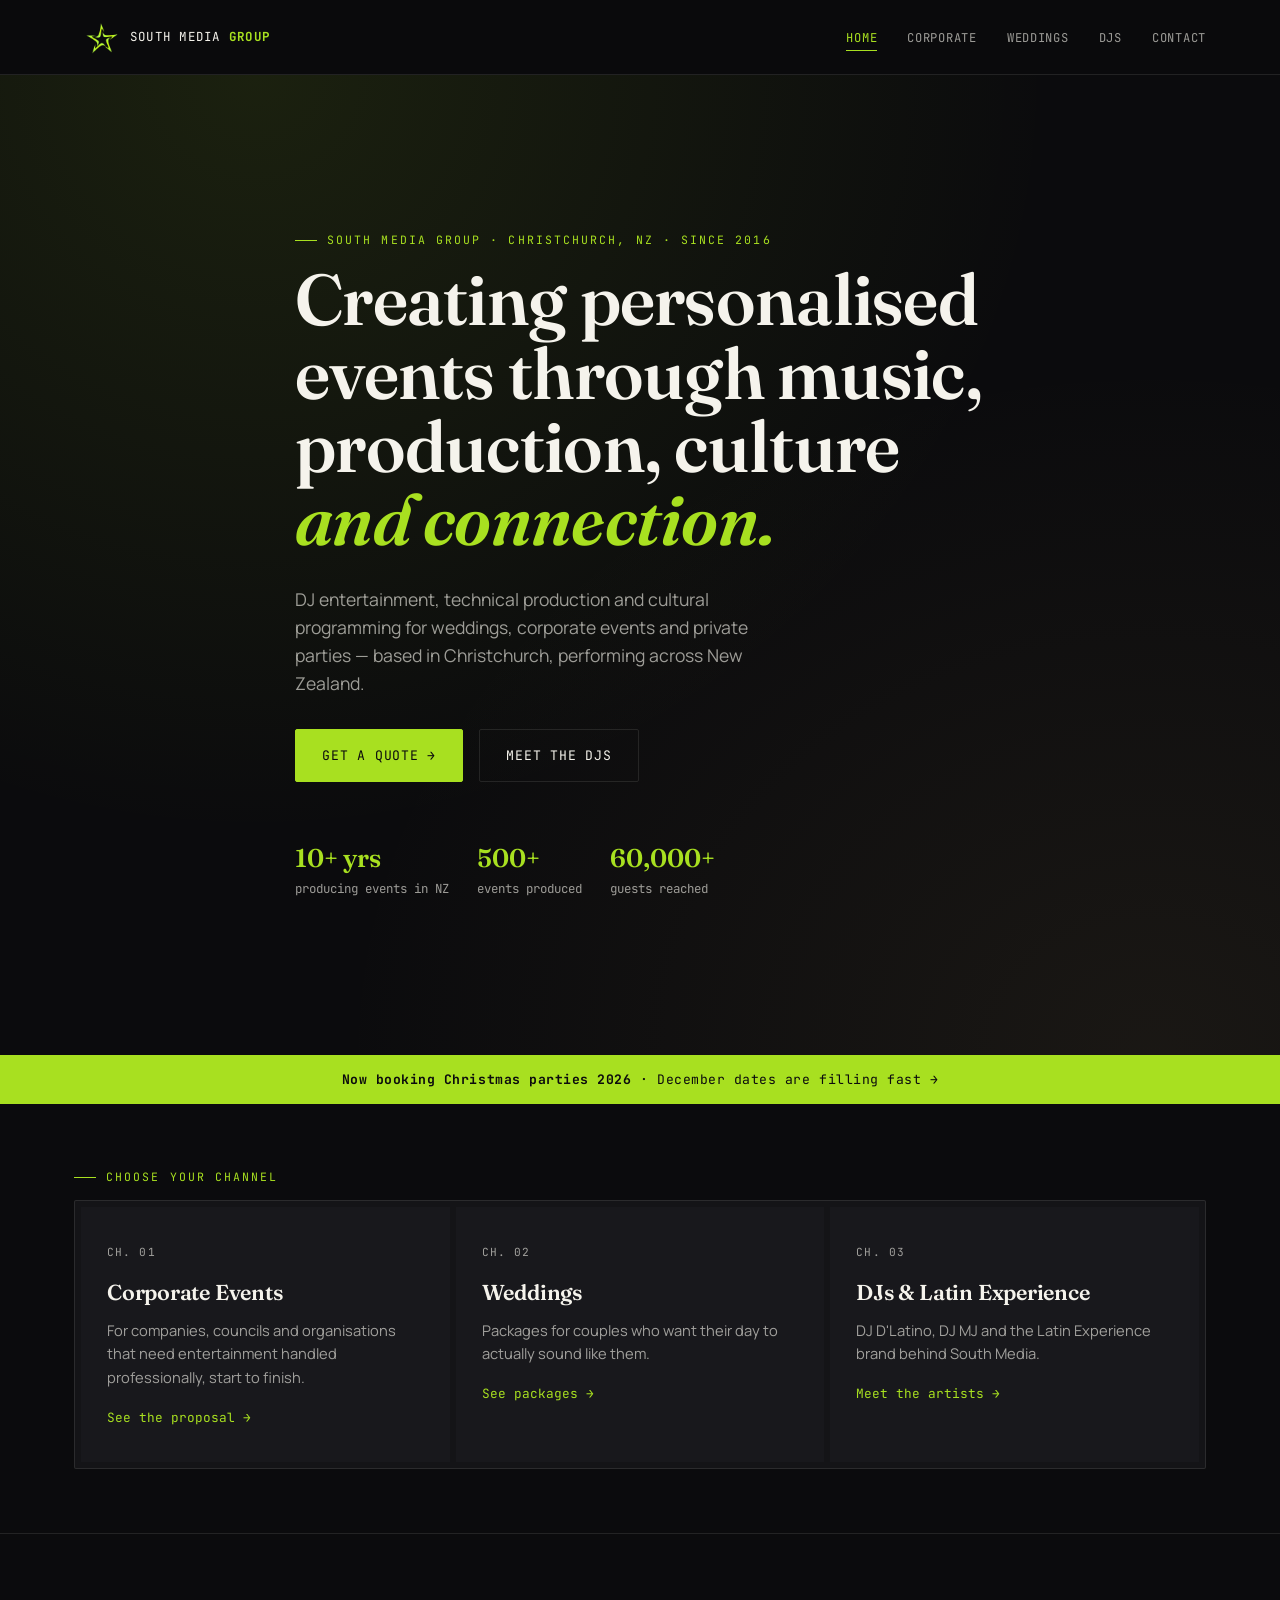
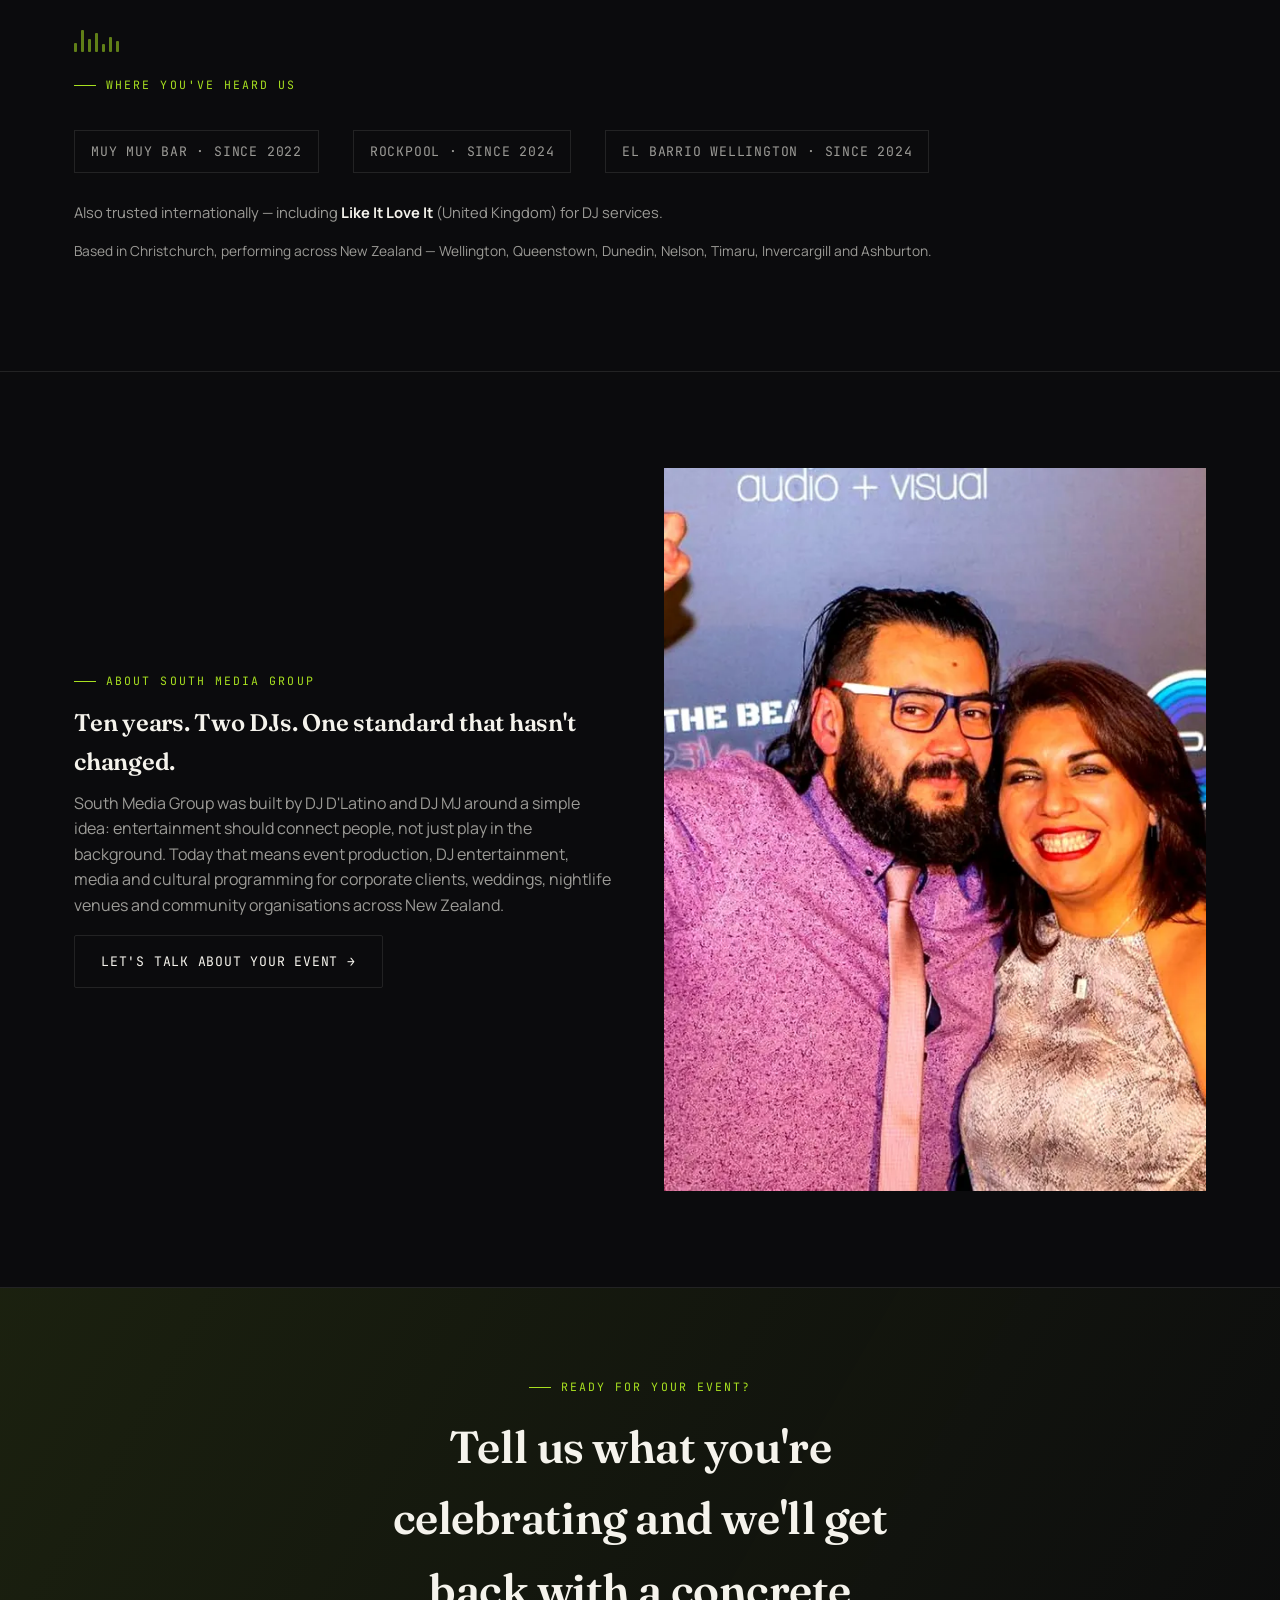
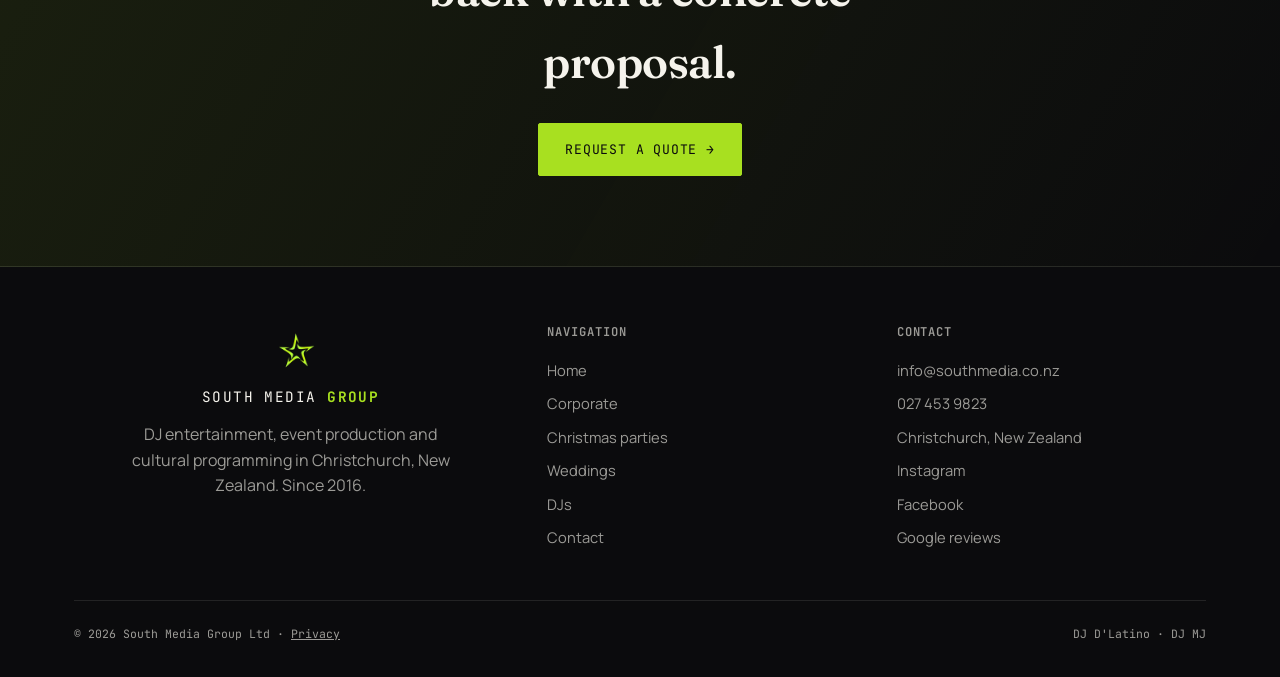
==== commit f14e9646: "Add Christmas party DJ landing page, expand weddings page - New /christmas-party-dj page (no prices," ====
--- a/index.html
+++ b/index.html
@@ -206,6 +206,11 @@
     </div>
   </section>
 
+  <!-- SEASONAL -->
+  <a href="christmas-party-dj.html" class="season-strip">
+    <span class="wrap"><b>Now booking Christmas parties 2026</b> · December dates are filling fast <span aria-hidden="true">→</span></span>
+  </a>
+
   <!-- CHANNEL SELECTOR -->
   <section class="tight">
     <div class="wrap">
@@ -288,6 +293,7 @@
         <h4>Navigation</h4>
         <a href="index.html">Home</a>
         <a href="corporate.html">Corporate</a>
+        <a href="christmas-party-dj.html">Christmas parties</a>
         <a href="weddings.html">Weddings</a>
         <a href="djs.html">DJs</a>
         <a href="contact.html">Contact</a>
--- a/css/style.css
+++ b/css/style.css
@@ -343,3 +343,25 @@
 .page-wed .eyebrow::before{background:var(--gold);}
 .page-wed .pkg.featured{border-color:var(--gold);}
 .page-wed .cta-band{background:linear-gradient(120deg, rgba(201,168,104,0.12), rgba(11,11,13,0));}
+
+/* Landing-page helpers */
+.hero-note{font-family:var(--font-mono);font-size:.78rem;letter-spacing:.04em;color:var(--ivory-dim);margin:-36px 0 0;}
+.center-note{text-align:center;margin:32px auto 0;max-width:60ch;}
+.inline-link{color:var(--lime);}
+.process.process-4{grid-template-columns:repeat(4,1fr);}
+@media (max-width:900px){.process.process-4{grid-template-columns:repeat(2,1fr);}}
+@media (max-width:560px){.process.process-4{grid-template-columns:1fr;}}
+
+/* FAQ accordion */
+.faq{max-width:820px;border-top:1px solid var(--line);}
+.faq details{border-bottom:1px solid var(--line);}
+.faq summary{cursor:pointer;list-style:none;padding:20px 40px 20px 0;position:relative;font-family:var(--font-display);font-size:1.15rem;color:var(--ivory);}
+.faq summary::-webkit-details-marker{display:none;}
+.faq summary::after{content:"+";position:absolute;right:4px;top:16px;font-family:var(--font-mono);font-size:1.4rem;color:var(--lime);transition:transform .2s ease;}
+.faq details[open] summary::after{transform:rotate(45deg);}
+.faq details p{padding:0 40px 20px 0;margin:0;}
+.page-wed .faq summary::after,.page-wed .step .step-n{color:var(--gold);}
+
+/* Seasonal strip (home) */
+.season-strip{display:block;background:var(--lime);color:#0b0b0d;text-decoration:none;font-family:var(--font-mono);font-size:.82rem;letter-spacing:.04em;padding:14px 0;text-align:center;}
+.season-strip:hover{background:var(--ivory);}
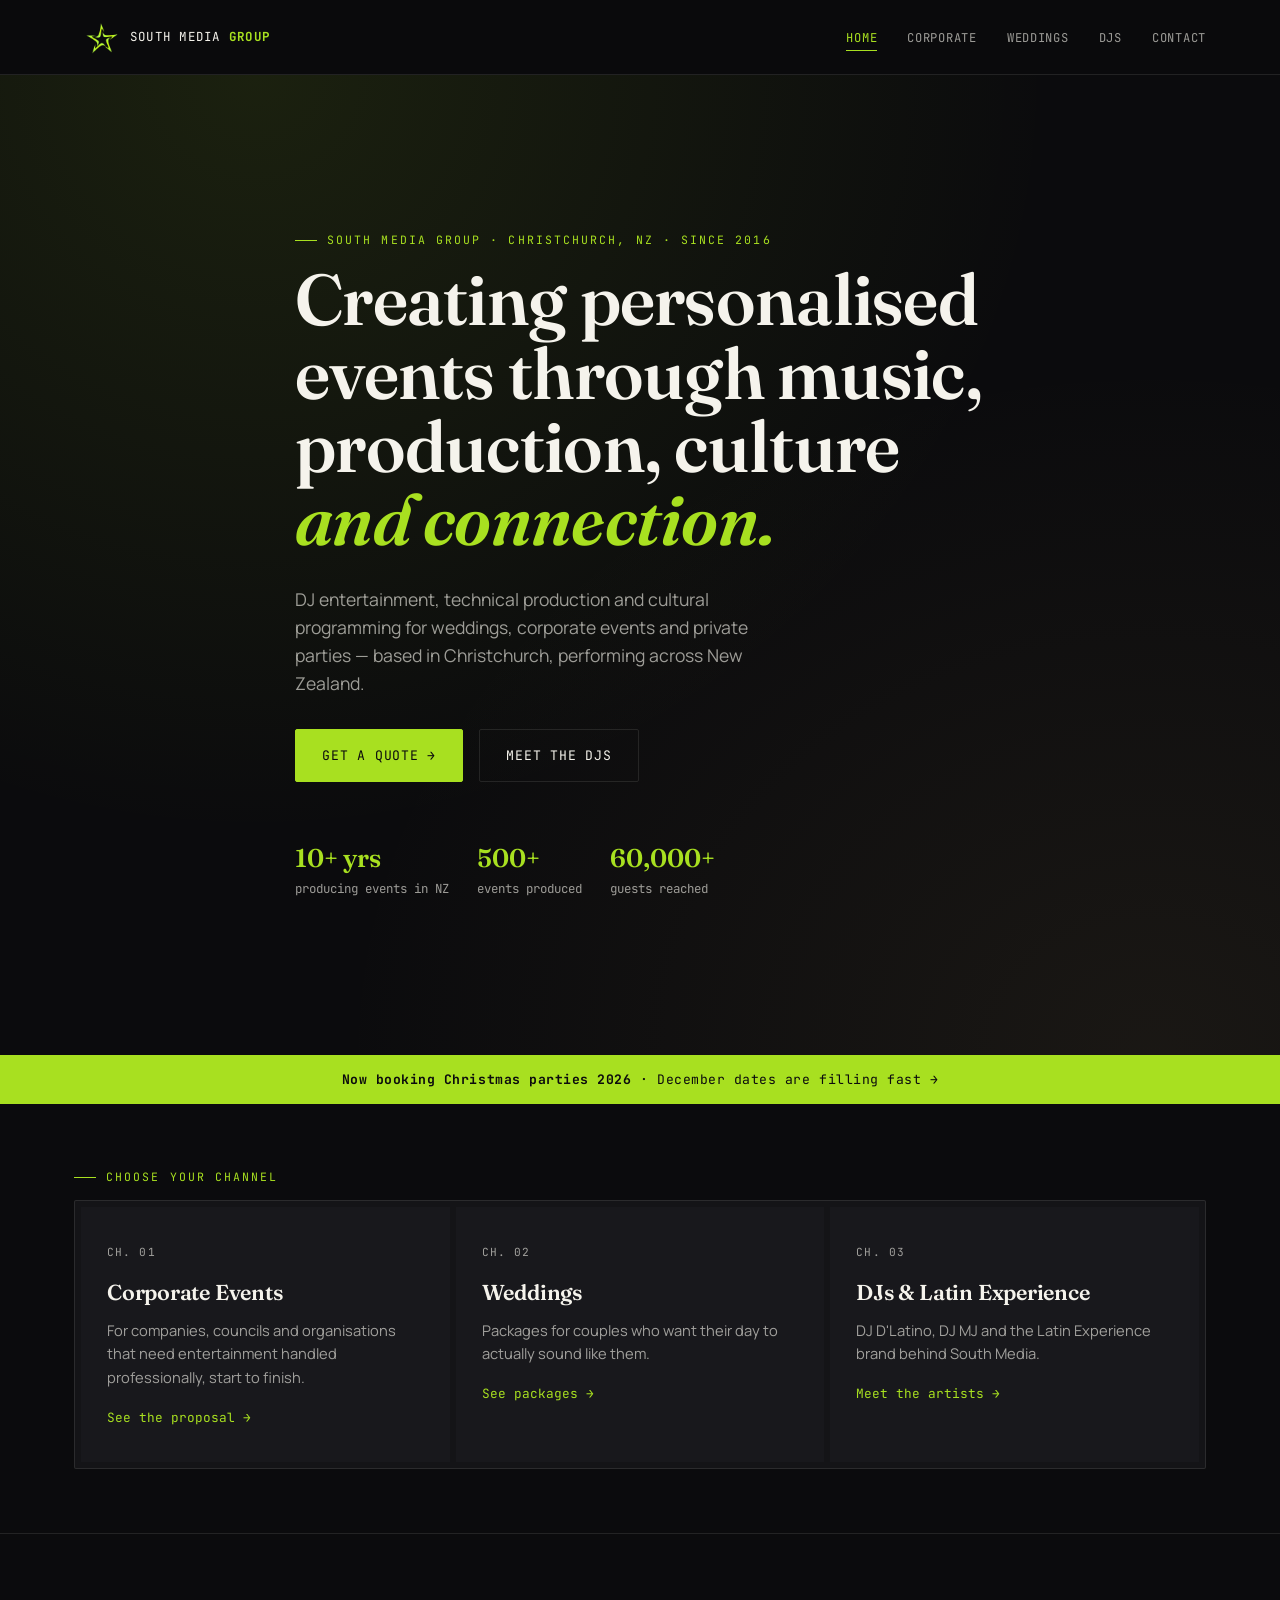
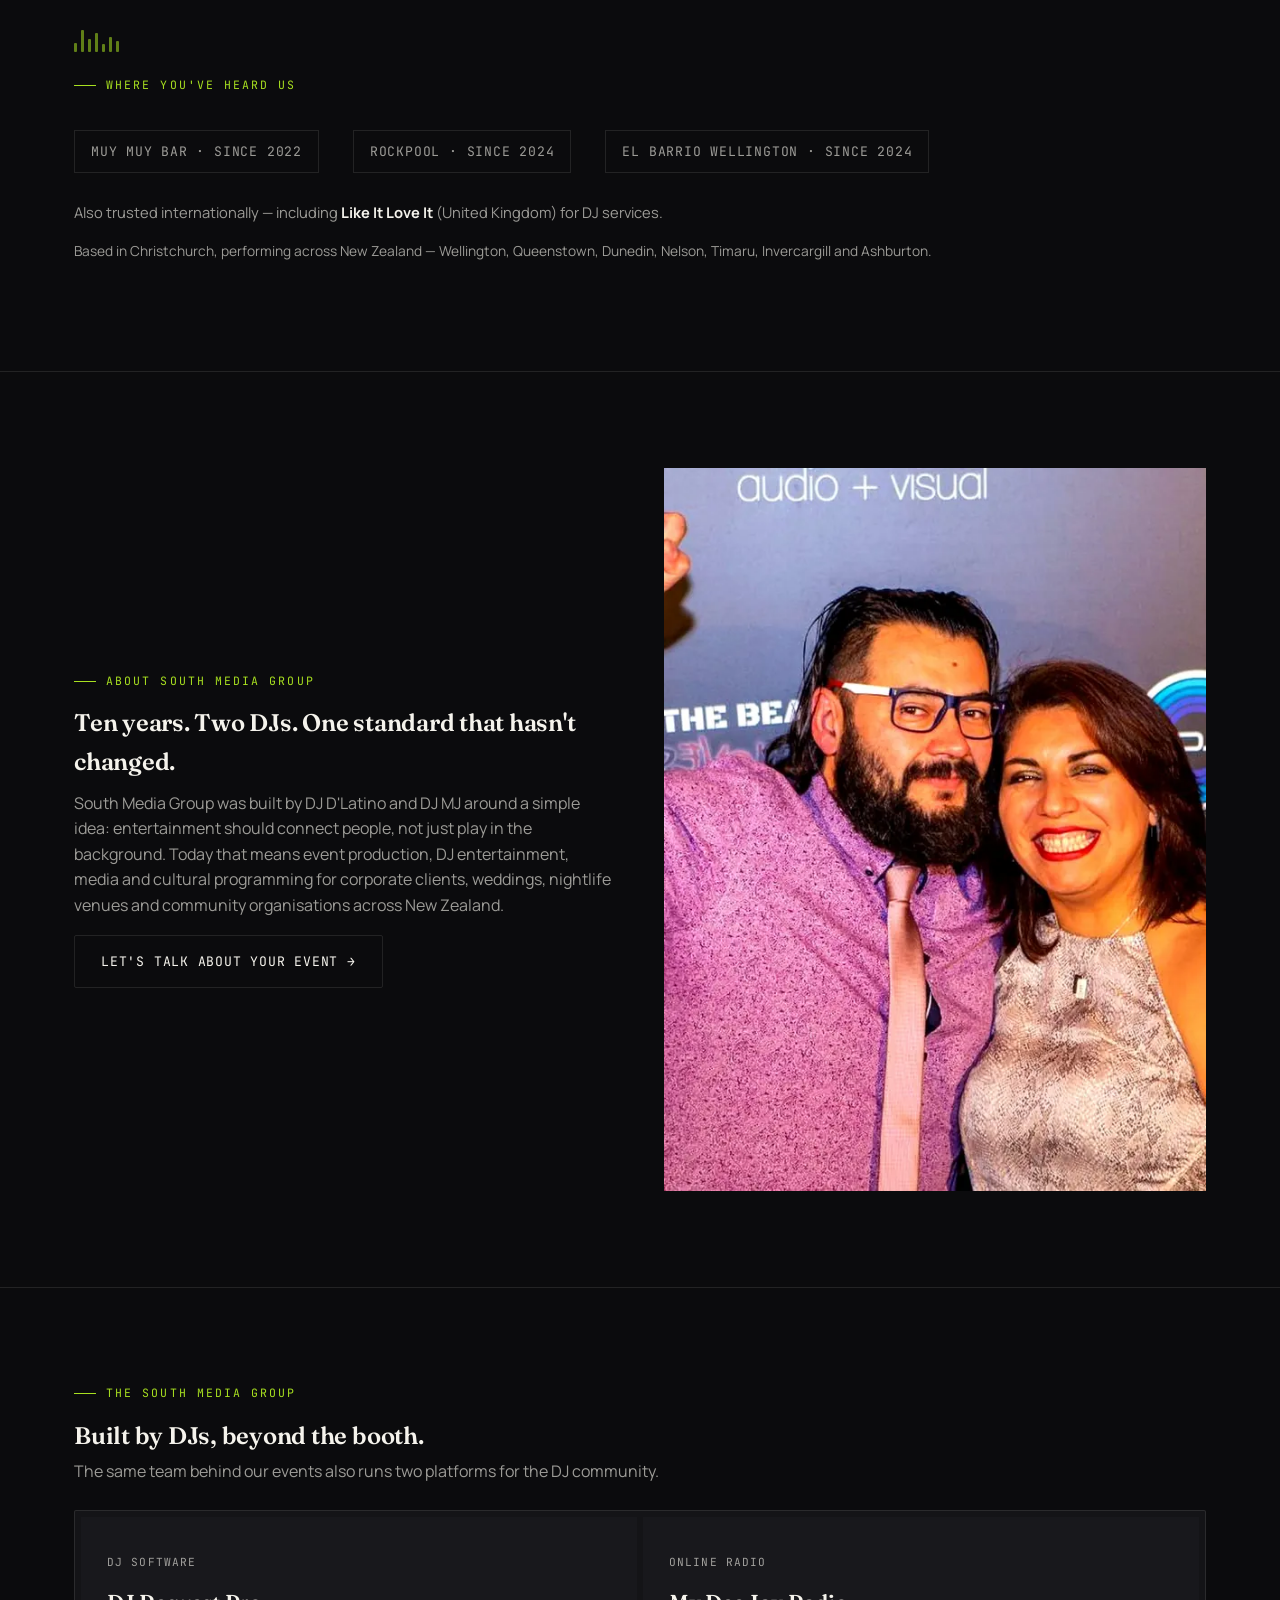
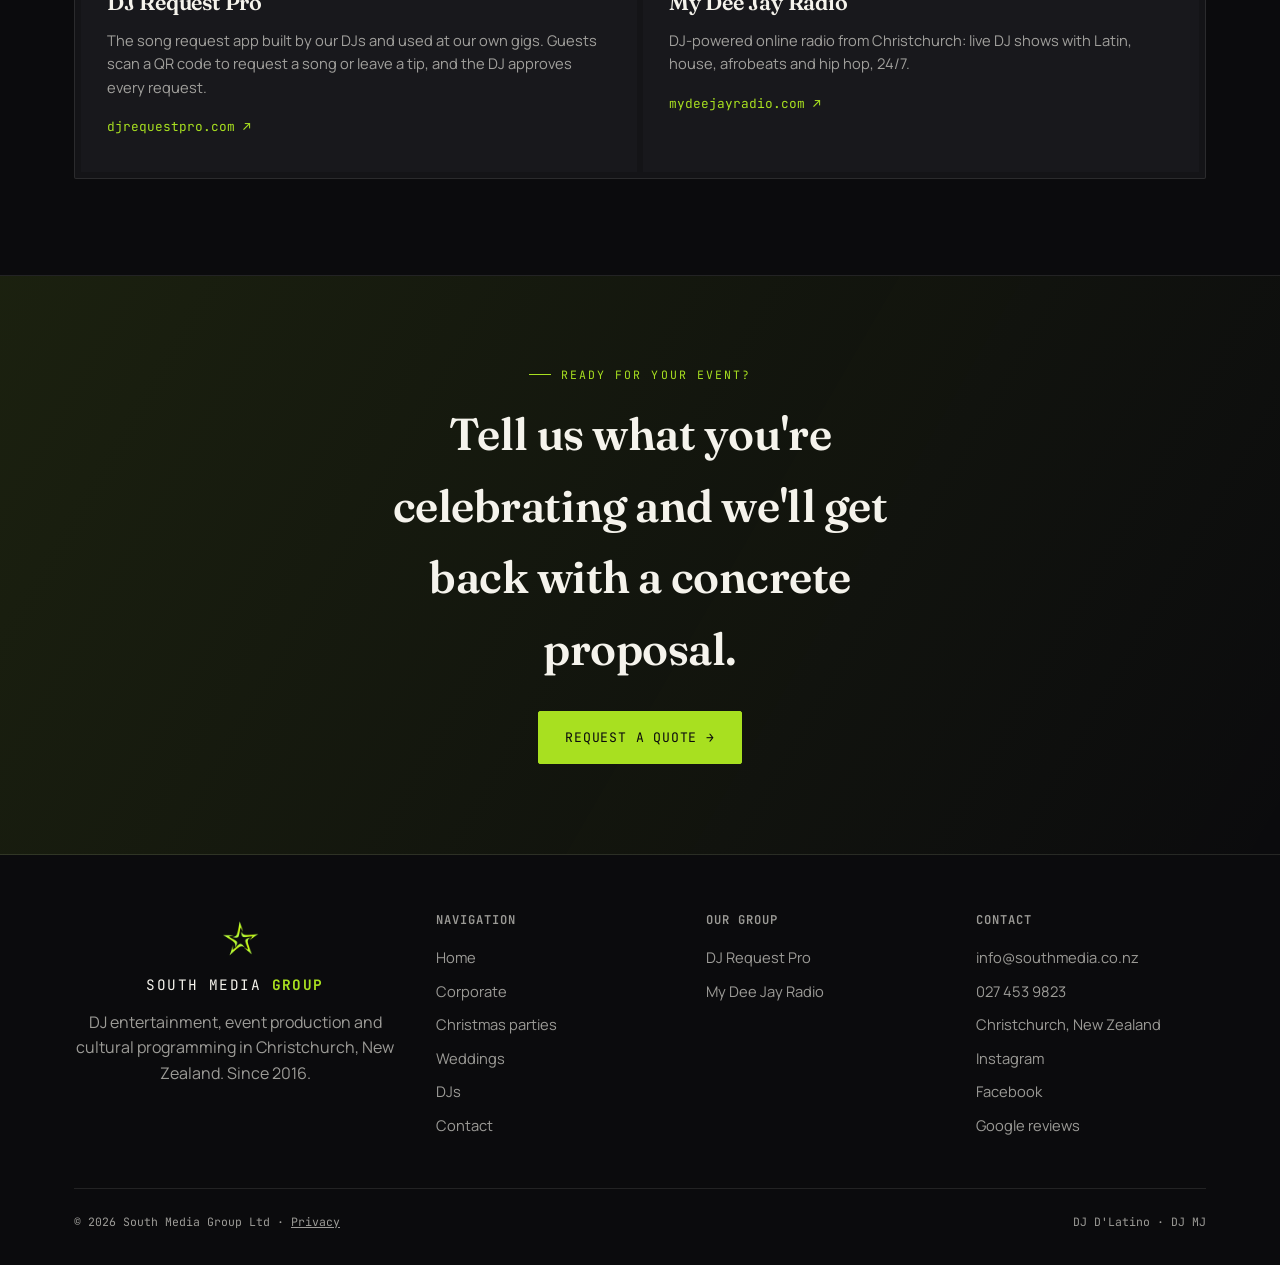
==== commit 61adeff4: "Our group: DJ Request Pro y My Dee Jay Radio en la web de South Media - Portada: seccion "The South " ====
--- a/index.html
+++ b/index.html
@@ -46,6 +46,12 @@
    "email": "info@southmedia.co.nz",
    "foundingDate": "2016",
    "priceRange": "$",
+   "subOrganization": {
+    "@type": "RadioStation",
+    "@id": "https://mydeejayradio.com/#station",
+    "name": "My Dee Jay Radio",
+    "url": "https://mydeejayradio.com/"
+   },
    "address": {
     "@type": "PostalAddress",
     "addressLocality": "Christchurch",
@@ -268,6 +274,29 @@
     </div>
   </section>
 
+  <!-- OUR GROUP -->
+  <section>
+    <div class="wrap">
+      <div class="eyebrow">The South Media Group</div>
+      <h2>Built by DJs, beyond the booth.</h2>
+      <p class="group-intro">The same team behind our events also runs two platforms for the DJ community.</p>
+      <div class="mixer mixer-2">
+        <a href="https://www.djrequestpro.com/landing?utm_source=southmedia&amp;utm_medium=referral&amp;utm_campaign=group" class="channel" data-ch="group" target="_blank" rel="noopener">
+          <div class="ch-num">DJ SOFTWARE</div>
+          <h3>DJ Request Pro</h3>
+          <p>The song request app built by our DJs and used at our own gigs. Guests scan a QR code to request a song or leave a tip, and the DJ approves every request.</p>
+          <div class="ch-arrow">djrequestpro.com ↗</div>
+        </a>
+        <a href="https://mydeejayradio.com/?utm_source=southmedia&amp;utm_medium=referral&amp;utm_campaign=group" class="channel" data-ch="group" target="_blank" rel="noopener">
+          <div class="ch-num">ONLINE RADIO</div>
+          <h3>My Dee Jay Radio</h3>
+          <p>DJ-powered online radio from Christchurch: live DJ shows with Latin, house, afrobeats and hip hop, 24/7.</p>
+          <div class="ch-arrow">mydeejayradio.com ↗</div>
+        </a>
+      </div>
+    </div>
+  </section>
+
   <!-- FINAL CTA -->
   <section class="cta-band">
     <div class="wrap">
@@ -299,6 +328,11 @@
         <a href="contact.html">Contact</a>
       </div>
       <div>
+        <h4>Our group</h4>
+        <a href="https://www.djrequestpro.com/landing?utm_source=southmedia&amp;utm_medium=referral&amp;utm_campaign=group" target="_blank" rel="noopener">DJ Request Pro</a>
+        <a href="https://mydeejayradio.com/?utm_source=southmedia&amp;utm_medium=referral&amp;utm_campaign=group" target="_blank" rel="noopener">My Dee Jay Radio</a>
+      </div>
+      <div>
         <h4>Contact</h4>
         <a href="mailto:info@southmedia.co.nz">info@southmedia.co.nz</a>
         <a href="tel:+64274539823">027 453 9823</a>
--- a/css/style.css
+++ b/css/style.css
@@ -168,6 +168,15 @@
   .mixer{grid-template-columns:1fr;}
 }
 
+/* "Our group" — the group's own platforms, same channel look, 2 columns */
+.group-intro{max-width:60ch;margin:-6px 0 26px;}
+.mixer.mixer-2{grid-template-columns:repeat(2,1fr);}
+.channel h3{font-size:1.35rem;margin:14px 0 8px;}
+.channel[data-ch="group"]:hover{border-top-color:var(--gold);}
+@media (max-width:800px){
+  .mixer.mixer-2{grid-template-columns:1fr;}
+}
+
 /* ---------- Sections ---------- */
 section{padding:96px 0;border-bottom:1px solid var(--line);}
 section.tight{padding:64px 0;}
@@ -279,7 +288,7 @@
 
 /* Footer */
 footer{padding:56px 0 34px;}
-.footer-grid{display:grid;grid-template-columns:1.4fr 1fr 1fr;gap:40px;margin-bottom:40px;}
+.footer-grid{display:grid;grid-template-columns:1.4fr 1fr 1fr 1fr;gap:40px;margin-bottom:40px;}
 .footer-grid h4{font-family:var(--font-mono);font-size:.76rem;letter-spacing:.08em;text-transform:uppercase;color:var(--ivory-dim);margin-bottom:16px;}
 .footer-grid a,.footer-grid .foot-loc{display:block;text-decoration:none;color:var(--ivory-dim);font-size:.92rem;margin-bottom:10px;transition:color .15s ease;}
 .footer-grid a:hover{color:var(--lime);}
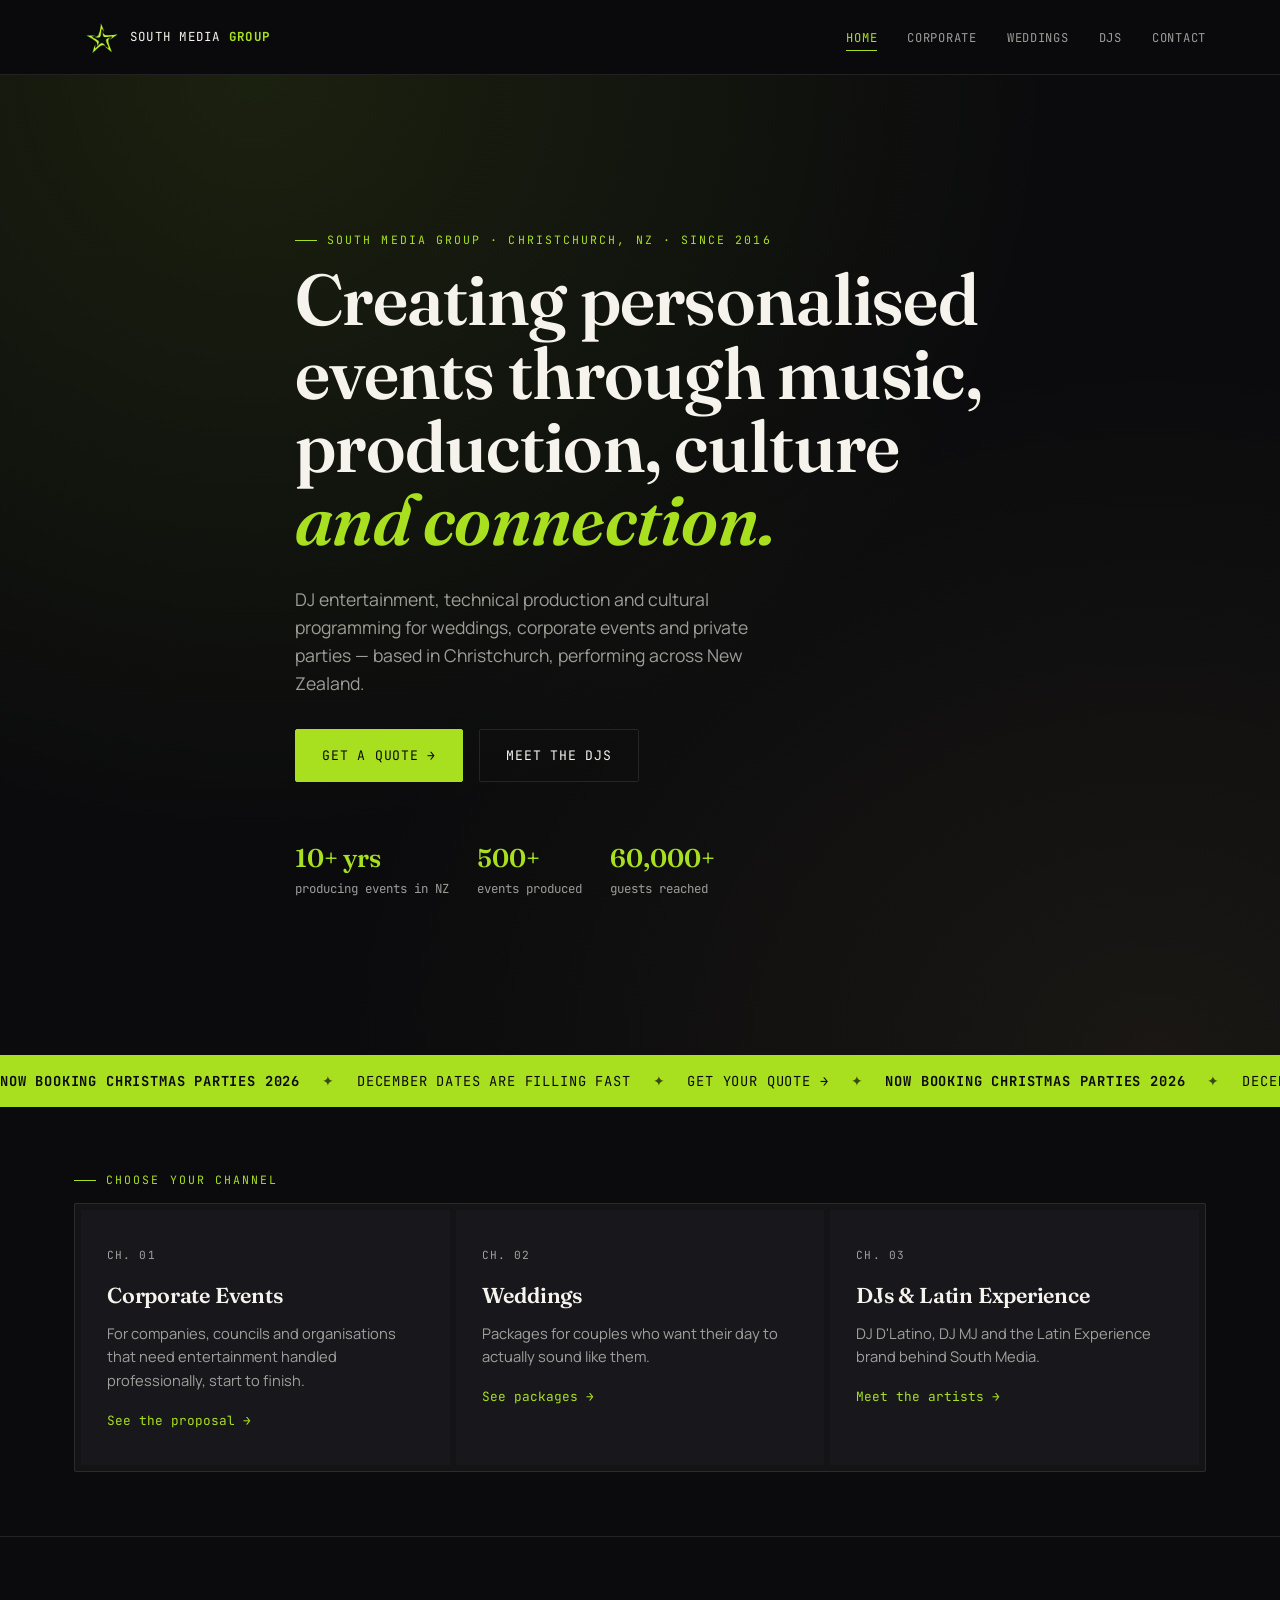
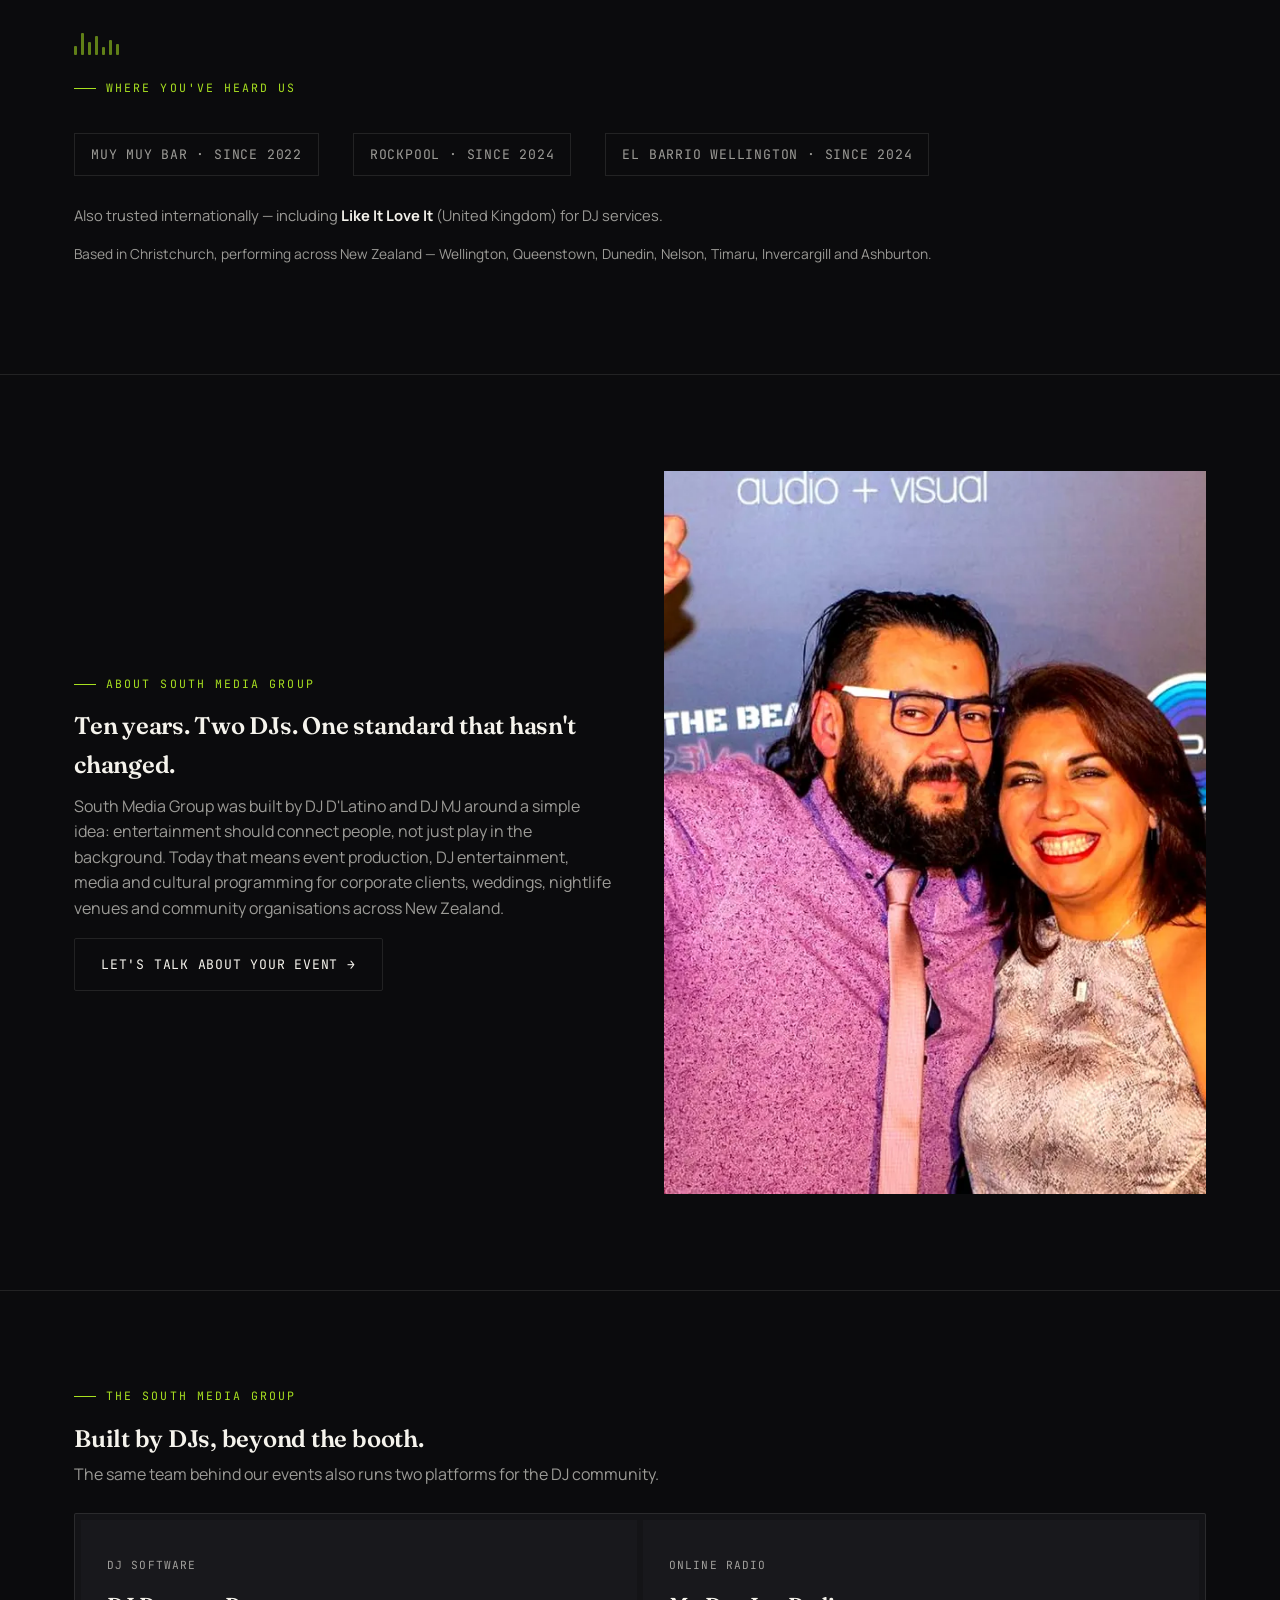
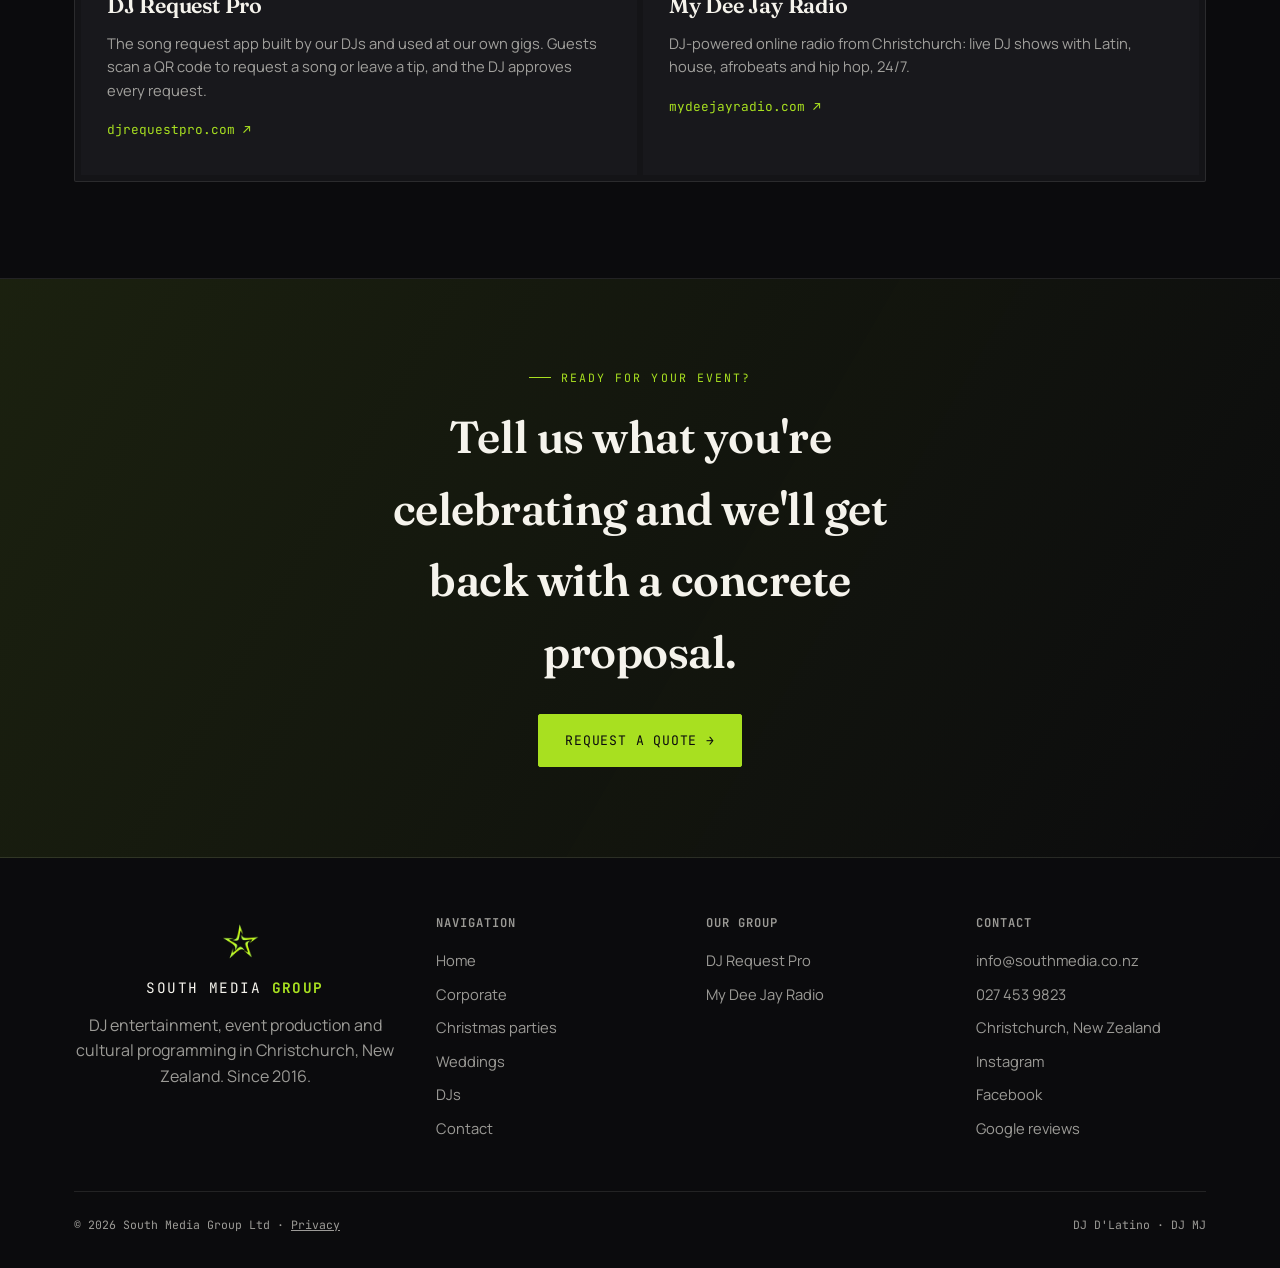
==== commit f654445f: "Scrolling Christmas strip, readable form dropdowns, no package prices - Home: Christmas announcement" ====
--- a/index.html
+++ b/index.html
@@ -21,7 +21,9 @@
 <meta property="og:image:alt" content="South Media Group — DJs and event production in Christchurch, New Zealand">
 <meta name="twitter:card" content="summary_large_image">
 <link rel="icon" href="/favicon.ico" sizes="any">
-<link rel="icon" type="image/png" sizes="32x32" href="/assets/favicon-32.png">
+<link rel="icon" type="image/png" sizes="96x96" href="/favicon-96.png">
+<link rel="icon" type="image/png" sizes="192x192" href="/favicon-192.png">
+<link rel="icon" type="image/png" sizes="48x48" href="/favicon-48.png">
 <link rel="apple-touch-icon" href="/apple-touch-icon.png">
 <link rel="manifest" href="/site.webmanifest">
 <meta name="theme-color" content="#0b0b0d">
@@ -45,7 +47,6 @@
    "telephone": "+64 27 453 9823",
    "email": "info@southmedia.co.nz",
    "foundingDate": "2016",
-   "priceRange": "$",
    "subOrganization": {
     "@type": "RadioStation",
     "@id": "https://mydeejayradio.com/#station",
@@ -126,35 +127,17 @@
      {
       "@type": "Offer",
       "name": "Corporate Essential package",
-      "url": "https://southmedia.co.nz/corporate",
-      "priceSpecification": {
-       "@type": "UnitPriceSpecification",
-       "price": 1630,
-       "priceCurrency": "NZD",
-       "valueAddedTaxIncluded": false
-      }
+      "url": "https://southmedia.co.nz/corporate"
      },
      {
       "@type": "Offer",
       "name": "Corporate Signature package",
-      "url": "https://southmedia.co.nz/corporate",
-      "priceSpecification": {
-       "@type": "UnitPriceSpecification",
-       "price": 2550,
-       "priceCurrency": "NZD",
-       "valueAddedTaxIncluded": false
-      }
+      "url": "https://southmedia.co.nz/corporate"
      },
      {
       "@type": "Offer",
       "name": "Corporate Premier package",
-      "url": "https://southmedia.co.nz/corporate",
-      "priceSpecification": {
-       "@type": "UnitPriceSpecification",
-       "price": 3950,
-       "priceCurrency": "NZD",
-       "valueAddedTaxIncluded": false
-      }
+      "url": "https://southmedia.co.nz/corporate"
      }
     ]
    }
@@ -213,8 +196,8 @@
   </section>
 
   <!-- SEASONAL -->
-  <a href="christmas-party-dj.html" class="season-strip">
-    <span class="wrap"><b>Now booking Christmas parties 2026</b> · December dates are filling fast <span aria-hidden="true">→</span></span>
+  <a href="christmas-party-dj.html" class="season-strip" aria-label="Now booking Christmas parties 2026. December dates are filling fast. Get your quote.">
+    <span class="marquee-track" aria-hidden="true"><span class="marquee-group"><span class="marquee-item"><b>Now booking Christmas parties 2026</b><i>✦</i>December dates are filling fast<i>✦</i>Get your quote →<i>✦</i></span><span class="marquee-item"><b>Now booking Christmas parties 2026</b><i>✦</i>December dates are filling fast<i>✦</i>Get your quote →<i>✦</i></span><span class="marquee-item"><b>Now booking Christmas parties 2026</b><i>✦</i>December dates are filling fast<i>✦</i>Get your quote →<i>✦</i></span></span><span class="marquee-group"><span class="marquee-item"><b>Now booking Christmas parties 2026</b><i>✦</i>December dates are filling fast<i>✦</i>Get your quote →<i>✦</i></span><span class="marquee-item"><b>Now booking Christmas parties 2026</b><i>✦</i>December dates are filling fast<i>✦</i>Get your quote →<i>✦</i></span><span class="marquee-item"><b>Now booking Christmas parties 2026</b><i>✦</i>December dates are filling fast<i>✦</i>Get your quote →<i>✦</i></span></span></span>
   </a>
 
   <!-- CHANNEL SELECTOR -->
--- a/css/style.css
+++ b/css/style.css
@@ -275,7 +275,9 @@
 .form-note{font-size:.8rem;margin:14px 0 0;text-align:center;}
 .form-note a{color:var(--ivory);}
 textarea{resize:vertical;min-height:110px;}
-select option{background:var(--bg-card);}
+select{color-scheme:dark;}
+select option,select optgroup{background:var(--bg-card);color:var(--ivory);}
+select optgroup{font-style:normal;font-weight:700;color:var(--lime);}
 
 /* Final CTA band */
 .cta-band{
@@ -372,5 +374,15 @@
 .page-wed .faq summary::after,.page-wed .step .step-n{color:var(--gold);}
 
 /* Seasonal strip (home) */
-.season-strip{display:block;background:var(--lime);color:#0b0b0d;text-decoration:none;font-family:var(--font-mono);font-size:.82rem;letter-spacing:.04em;padding:14px 0;text-align:center;}
+.season-strip{display:block;overflow:hidden;white-space:nowrap;background:var(--lime);color:#0b0b0d;text-decoration:none;font-family:var(--font-mono);font-size:.86rem;letter-spacing:.06em;text-transform:uppercase;padding:15px 0;}
 .season-strip:hover{background:var(--ivory);}
+.marquee-track{display:inline-flex;animation:marquee 32s linear infinite;will-change:transform;}
+.marquee-group{display:inline-flex;}
+.marquee-item{display:inline-flex;align-items:center;gap:22px;padding-right:22px;}
+.marquee-item i{font-style:normal;opacity:.7;}
+.season-strip:hover .marquee-track,.season-strip:focus-visible .marquee-track{animation-play-state:paused;}
+@keyframes marquee{from{transform:translateX(0);}to{transform:translateX(-50%);}}
+@media (prefers-reduced-motion: reduce){
+  .marquee-track{animation:none;}
+  .season-strip{text-align:center;}
+}
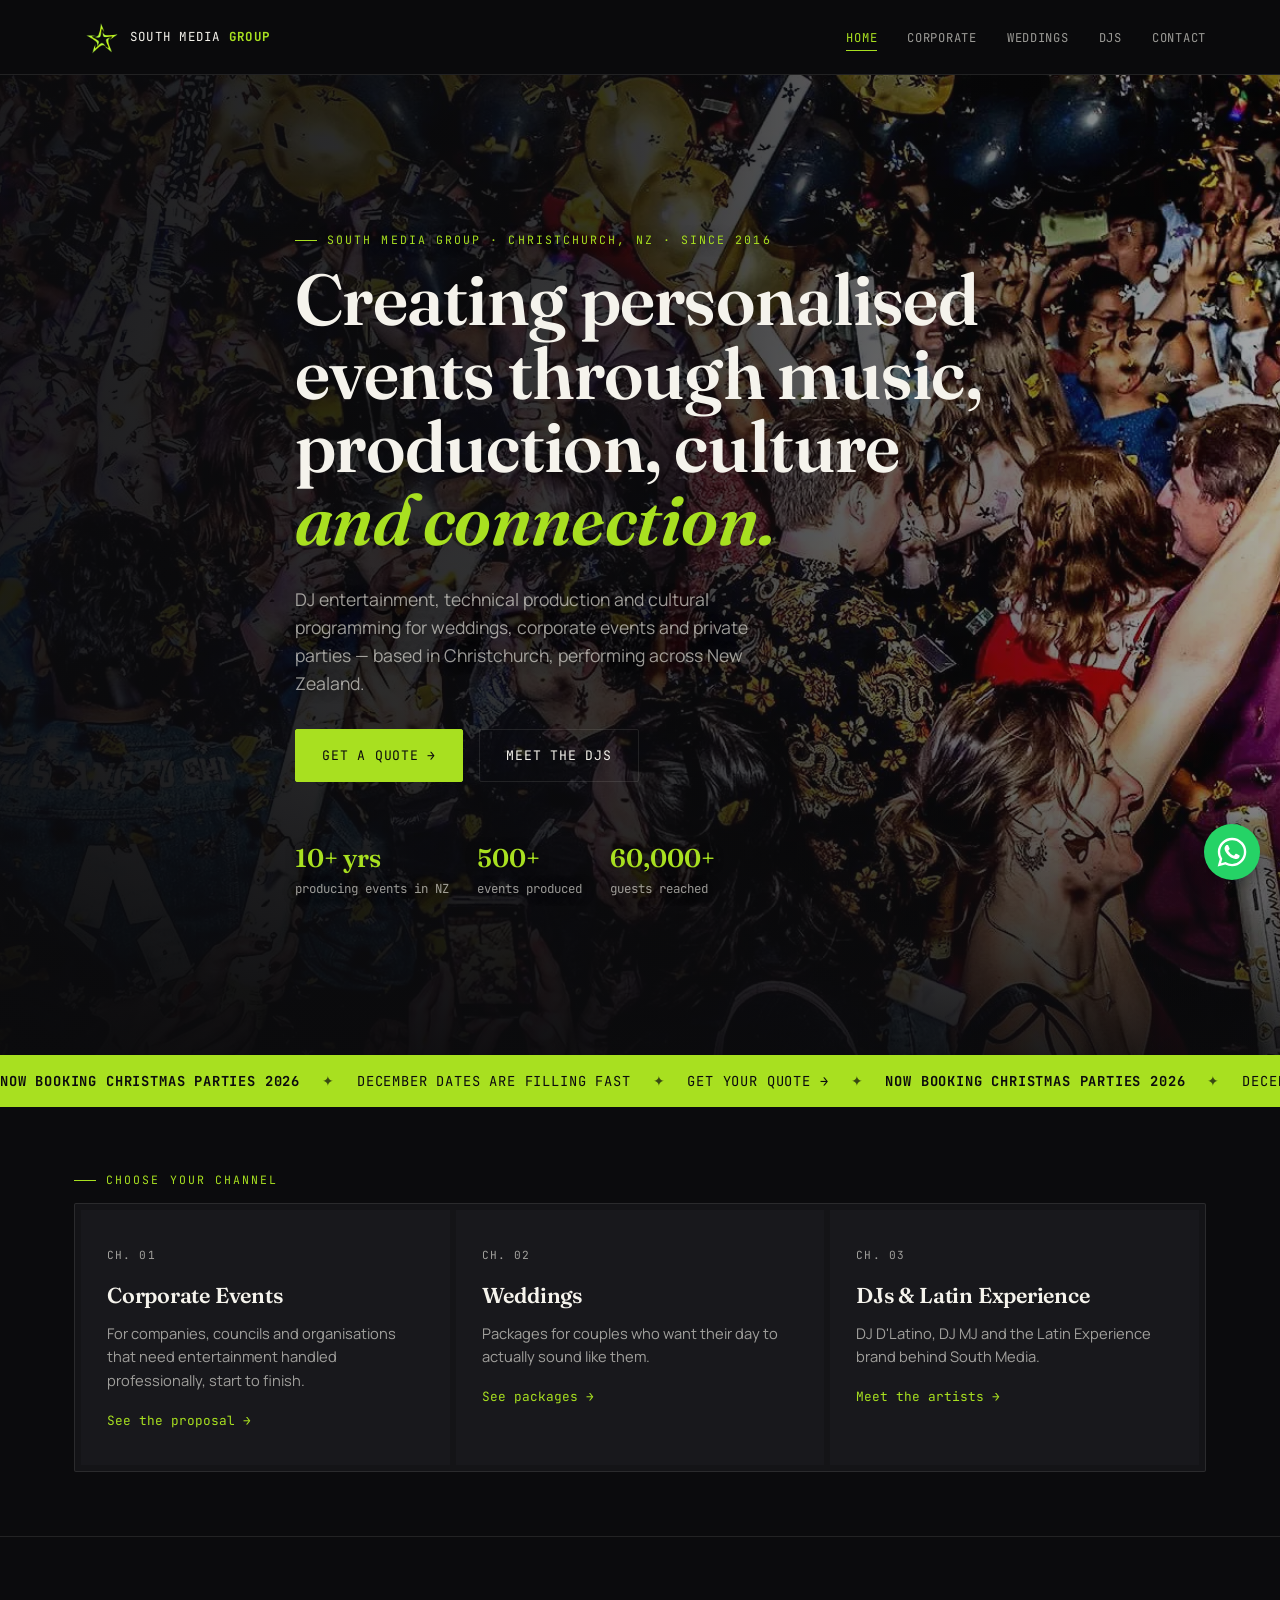
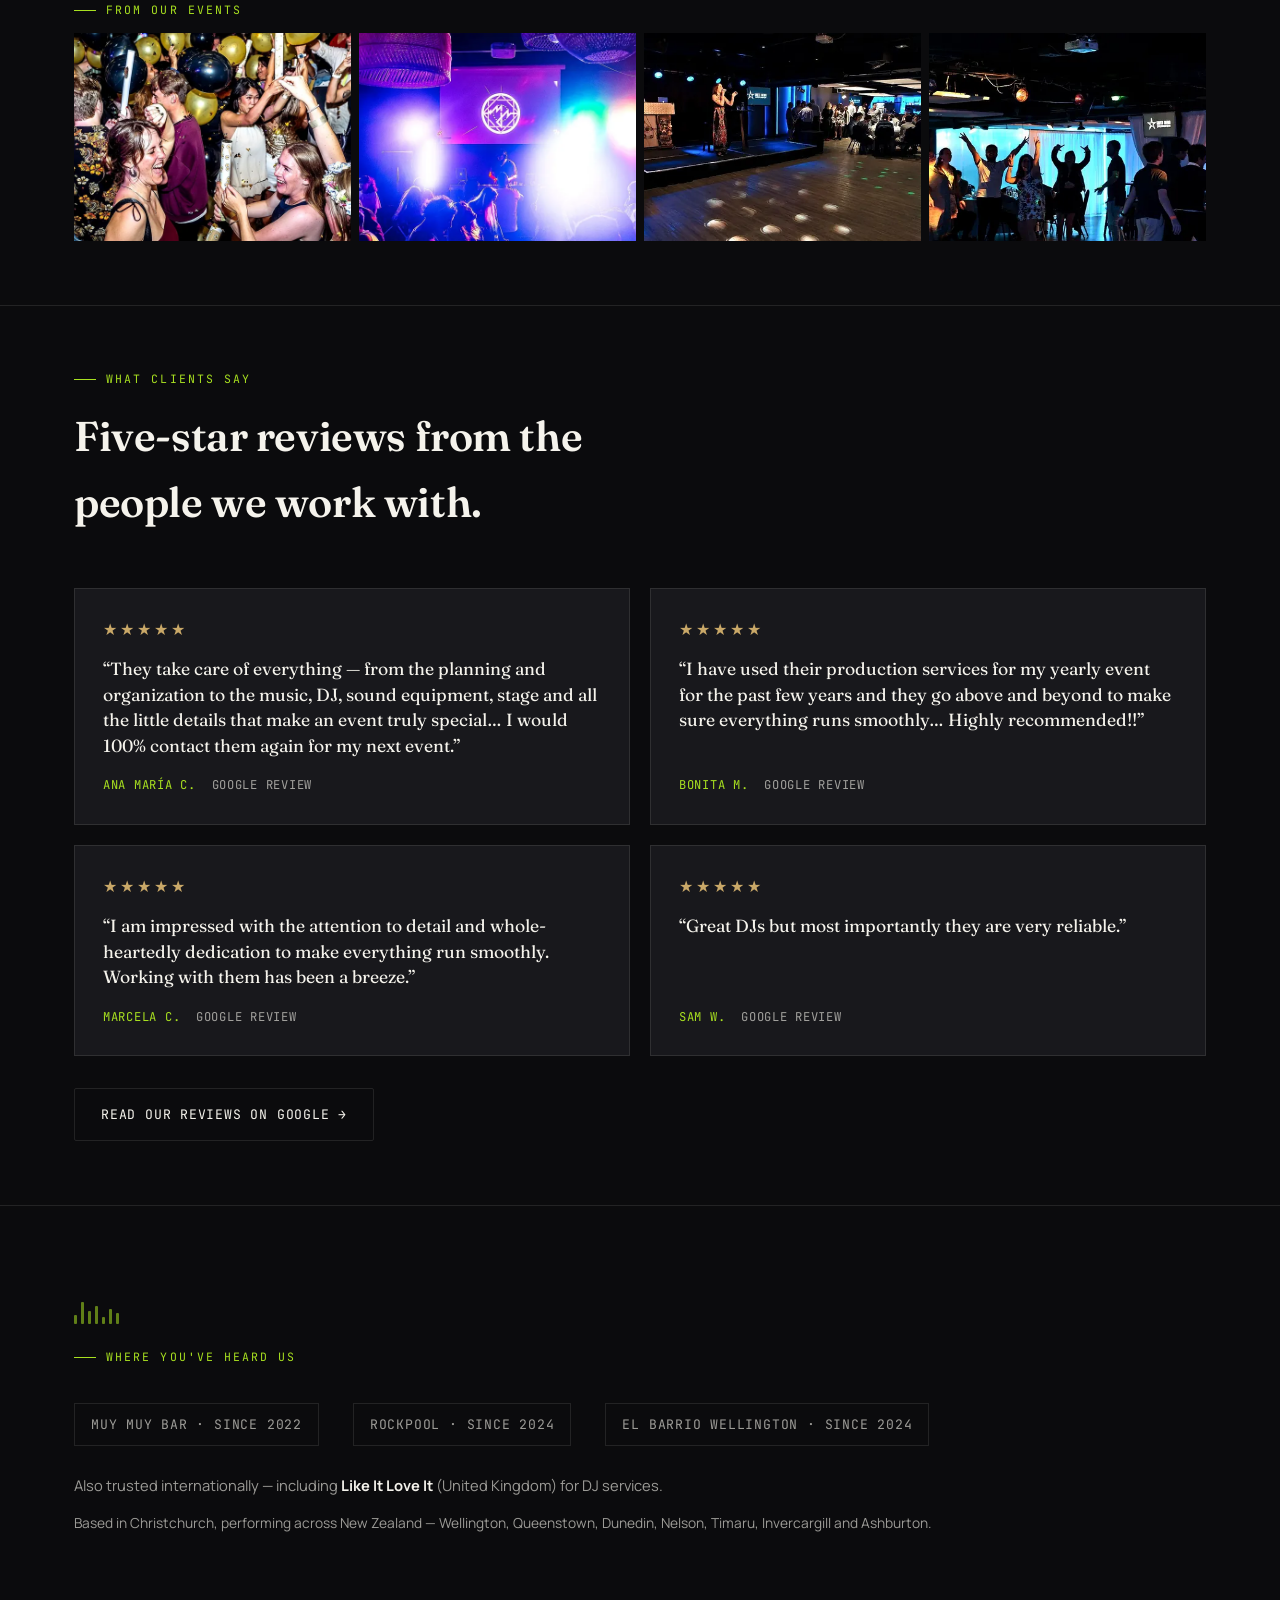
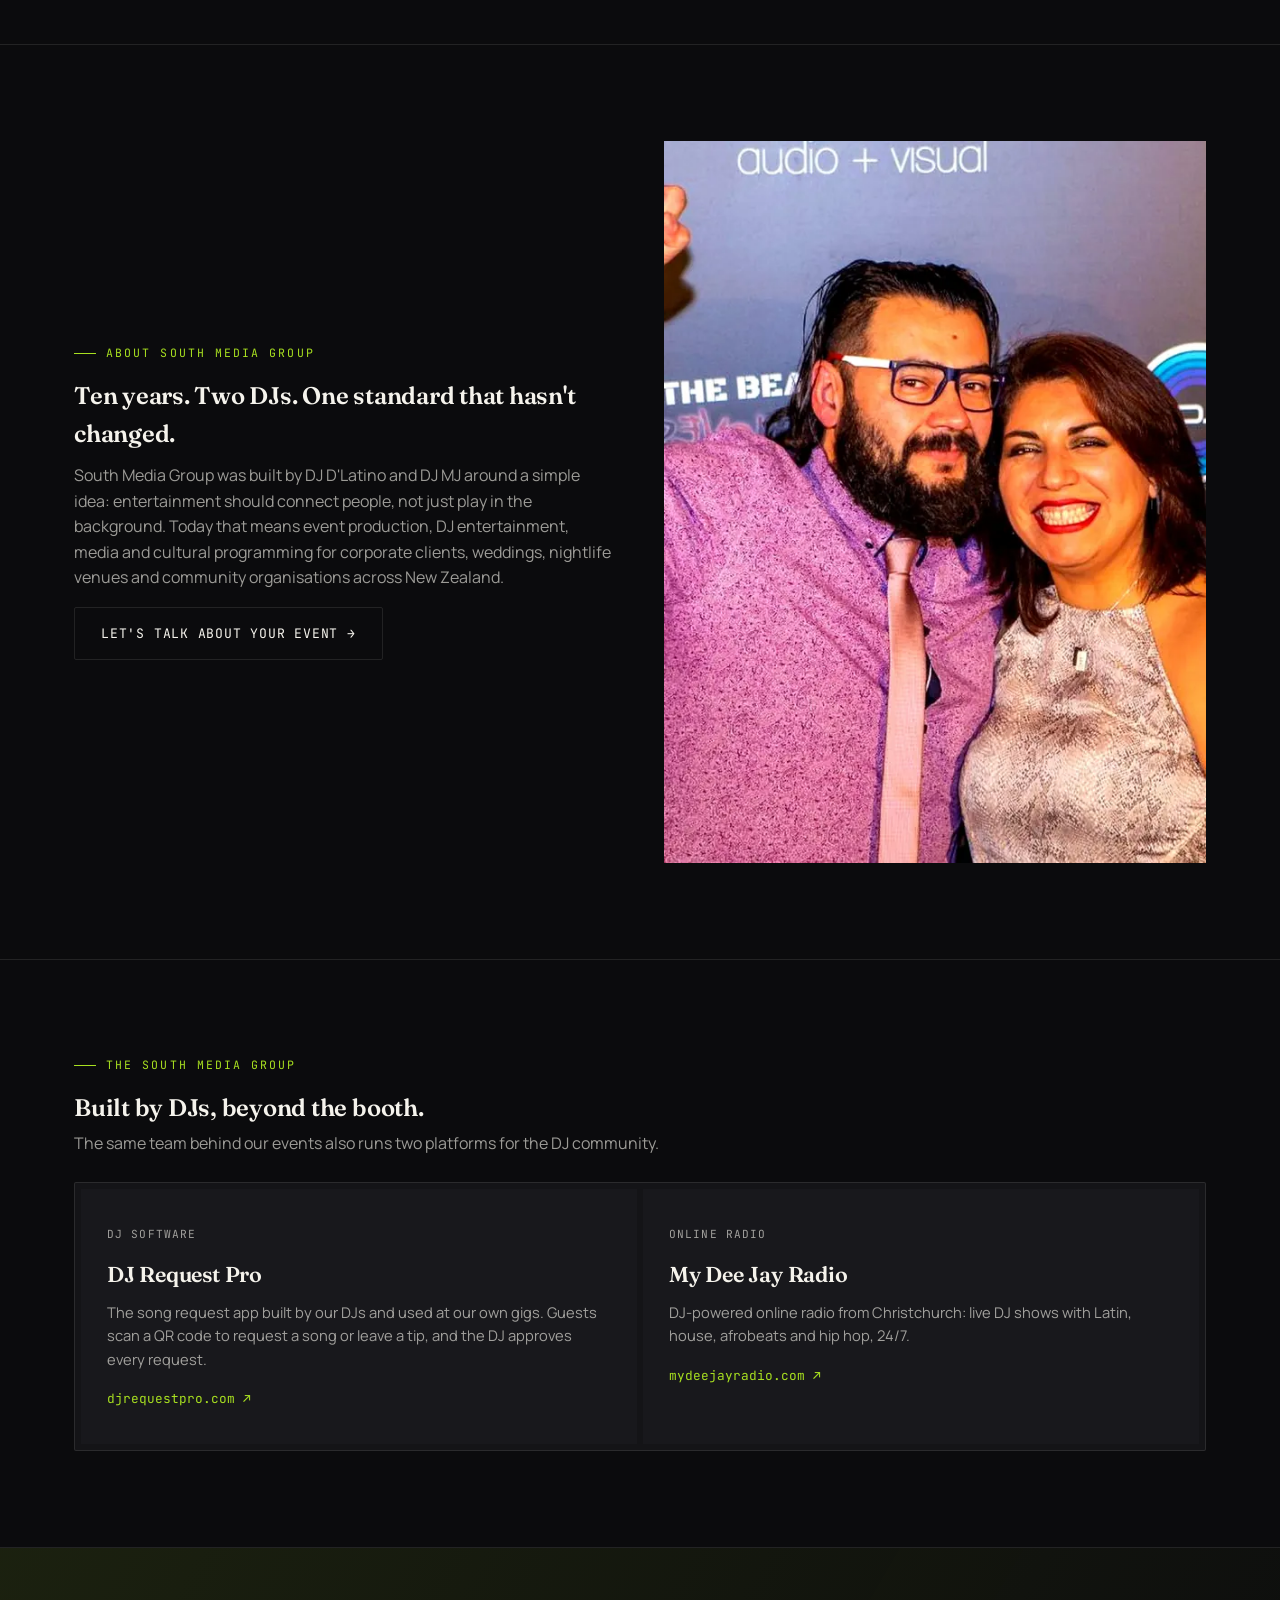
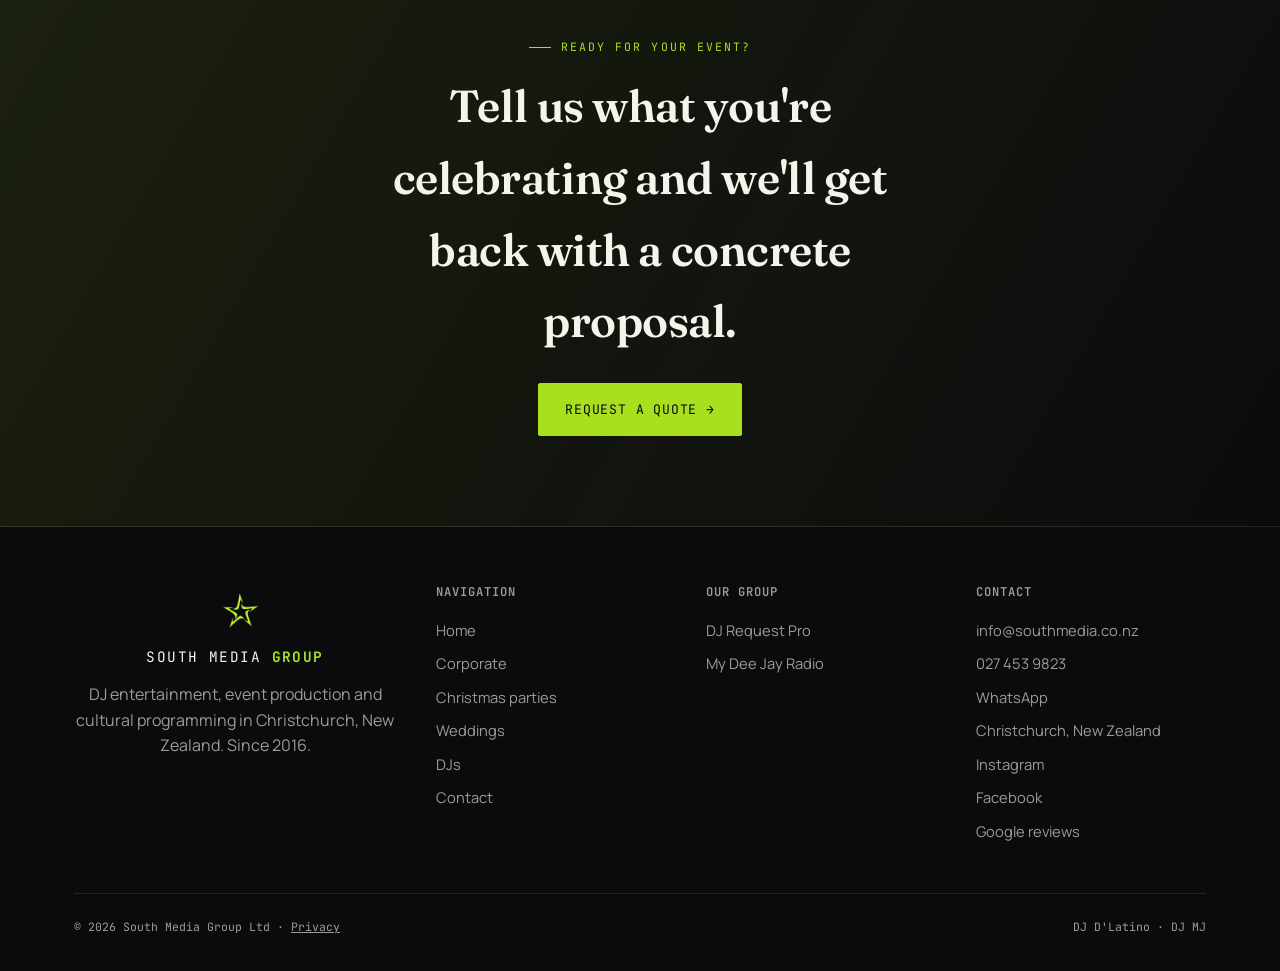
==== commit f902c920: "Sales-focused refresh: event photography, client reviews, WhatsApp - Home hero uses a real party pho" ====
--- a/index.html
+++ b/index.html
@@ -179,6 +179,7 @@
 
   <!-- HERO -->
   <section class="hero">
+    <img class="hero-bg" src="assets/event-confetti-1600.webp" srcset="assets/event-confetti-800.webp 800w, assets/event-confetti-1600.webp 1600w" sizes="100vw" alt="" width="1600" height="900" fetchpriority="high" decoding="async">
     <div class="wrap">
       <div class="eyebrow">South Media Group · Christchurch, NZ · Since 2016</div>
       <h1>Creating personalised events through music, production, culture <em>and connection.</em></h1>
@@ -224,6 +225,52 @@
           <div class="ch-arrow">Meet the artists →</div>
         </a>
       </div>
+    </div>
+  </section>
+
+  <!-- GALLERY -->
+  <section class="tight">
+    <div class="wrap">
+      <div class="eyebrow">From our events</div>
+      <div class="gallery">
+        <img src="assets/event-crowd-1600.webp" srcset="assets/event-crowd-800.webp 800w, assets/event-crowd-1600.webp 1600w" sizes="(max-width:860px) 50vw, 25vw" alt="Packed dance floor with confetti at a South Media party" width="1600" height="900" loading="lazy" decoding="async">
+        <img src="assets/dj-stage-latin-1600.webp" srcset="assets/dj-stage-latin-800.webp 800w, assets/dj-stage-latin-1600.webp 1600w" sizes="(max-width:860px) 50vw, 25vw" alt="South Media DJ performing on stage with lights and visuals" width="1600" height="900" loading="lazy" decoding="async">
+        <img src="assets/corporate-stage-1024.webp" srcset="assets/corporate-stage-600.webp 600w, assets/corporate-stage-1024.webp 1024w" sizes="(max-width:860px) 50vw, 25vw" alt="Corporate function with live singer, DJ booth and stage lighting" width="1024" height="576" loading="lazy" decoding="async">
+        <img src="assets/corporate-dancefloor-1024.webp" srcset="assets/corporate-dancefloor-600.webp 600w, assets/corporate-dancefloor-1024.webp 1024w" sizes="(max-width:860px) 50vw, 25vw" alt="Guests dancing at a corporate end-of-year party" width="1024" height="576" loading="lazy" decoding="async">
+      </div>
+    </div>
+  </section>
+
+  <!-- REVIEWS -->
+  <section class="tight">
+    <div class="wrap">
+      <div class="section-head">
+        <div class="eyebrow">What clients say</div>
+        <h2>Five-star reviews from the people we work with.</h2>
+      </div>
+      <div class="review-grid">
+        <figure class="review">
+          <div class="stars" role="img" aria-label="5 out of 5 stars">★★★★★</div>
+          <blockquote>“They take care of everything — from the planning and organization to the music, DJ, sound equipment, stage and all the little details that make an event truly special… I would 100% contact them again for my next event.”</blockquote>
+          <figcaption>Ana María C. <span>Google review</span></figcaption>
+        </figure>
+        <figure class="review">
+          <div class="stars" role="img" aria-label="5 out of 5 stars">★★★★★</div>
+          <blockquote>“I have used their production services for my yearly event for the past few years and they go above and beyond to make sure everything runs smoothly… Highly recommended!!”</blockquote>
+          <figcaption>Bonita M. <span>Google review</span></figcaption>
+        </figure>
+        <figure class="review">
+          <div class="stars" role="img" aria-label="5 out of 5 stars">★★★★★</div>
+          <blockquote>“I am impressed with the attention to detail and whole-heartedly dedication to make everything run smoothly. Working with them has been a breeze.”</blockquote>
+          <figcaption>Marcela C. <span>Google review</span></figcaption>
+        </figure>
+        <figure class="review">
+          <div class="stars" role="img" aria-label="5 out of 5 stars">★★★★★</div>
+          <blockquote>“Great DJs but most importantly they are very reliable.”</blockquote>
+          <figcaption>Sam W. <span>Google review</span></figcaption>
+        </figure>
+      </div>
+      <a href="https://www.google.com/maps?cid=401619519083138243" target="_blank" rel="noopener" class="btn btn-ghost">Read our reviews on Google →</a>
     </div>
   </section>
 
@@ -319,6 +366,7 @@
         <h4>Contact</h4>
         <a href="mailto:info@southmedia.co.nz">info@southmedia.co.nz</a>
         <a href="tel:+64274539823">027 453 9823</a>
+        <a href="https://wa.me/64274539823?text=Hi%20South%20Media!%20I%27d%20like%20a%20quote%20for%20my%20event." target="_blank" rel="noopener">WhatsApp</a>
         <span class="foot-loc">Christchurch, New Zealand</span>
         <a href="https://www.instagram.com/southmedianz" target="_blank" rel="noopener">Instagram</a>
         <a href="https://www.facebook.com/southmedianz" target="_blank" rel="noopener">Facebook</a>
@@ -332,6 +380,7 @@
   </div>
 </footer>
 
+<a class="wa-float" href="https://wa.me/64274539823?text=Hi%20South%20Media!%20I%27d%20like%20a%20quote%20for%20my%20event." target="_blank" rel="noopener" aria-label="Chat with South Media Group on WhatsApp"><svg viewBox="0 0 24 24" aria-hidden="true" focusable="false"><path d="M17.47 14.38c-.3-.15-1.75-.86-2.02-.96-.27-.1-.47-.15-.67.15-.2.3-.77.96-.94 1.16-.17.2-.35.22-.64.07-.3-.15-1.25-.46-2.38-1.47-.88-.79-1.48-1.76-1.65-2.06-.17-.3-.02-.46.13-.6.13-.13.3-.35.45-.52.15-.17.2-.3.3-.5.1-.2.05-.37-.02-.52-.08-.15-.67-1.61-.92-2.2-.24-.58-.49-.5-.67-.51h-.57c-.2 0-.52.07-.79.37-.27.3-1.04 1.02-1.04 2.48s1.07 2.88 1.21 3.08c.15.2 2.1 3.2 5.08 4.49.71.31 1.26.49 1.69.63.71.23 1.36.2 1.87.12.57-.09 1.75-.72 2-1.41.25-.69.25-1.29.17-1.41-.07-.12-.27-.2-.57-.35zM12.04 21.5h-.01a9.45 9.45 0 0 1-4.82-1.32l-.35-.21-3.58.94.96-3.49-.23-.36a9.43 9.43 0 0 1-1.45-5.03c0-5.22 4.25-9.47 9.48-9.47a9.4 9.4 0 0 1 6.7 2.78 9.4 9.4 0 0 1 2.77 6.7c0 5.22-4.25 9.46-9.47 9.46zm8.06-17.53A11.3 11.3 0 0 0 12.04.5C5.76.5.65 5.6.65 11.89c0 2 .52 3.96 1.52 5.69L.55 23.5l6.05-1.59a11.4 11.4 0 0 0 5.44 1.39h.01c6.28 0 11.39-5.11 11.39-11.4 0-3.04-1.18-5.9-3.34-8.05z"/></svg></a>
 <script src="js/main.js"></script>
 </body>
 </html>
--- a/css/style.css
+++ b/css/style.css
@@ -141,6 +141,7 @@
   border-bottom:none;
 }
 .hero .wrap{padding-top:60px;padding-bottom:60px;}
+.hero .lede,.hero .eyebrow,.hero .badge-row{text-shadow:0 1px 12px rgba(0,0,0,.6);}
 .hero h1{font-size:clamp(2.4rem,5.6vw,4.6rem);line-height:1.02;max-width:15ch;}
 .hero h1 em{font-style:italic;color:var(--lime);}
 .hero .lede{font-size:1.1rem;max-width:46ch;margin-bottom:32px;}
@@ -386,3 +387,34 @@
   .marquee-track{animation:none;}
   .season-strip{text-align:center;}
 }
+
+/* Home hero photo */
+.hero{overflow:hidden;isolation:isolate;}
+.hero-bg{position:absolute;inset:0;width:100%;height:100%;object-fit:cover;z-index:-2;}
+.hero::after{content:"";position:absolute;inset:0;z-index:-1;
+  background:linear-gradient(90deg, rgba(11,11,13,.93) 0%, rgba(11,11,13,.82) 50%, rgba(11,11,13,.35) 100%),
+             linear-gradient(0deg, rgba(11,11,13,.85) 0%, rgba(11,11,13,0) 35%);}
+@media (max-width:760px){.hero::after{background:linear-gradient(0deg, rgba(11,11,13,.92) 0%, rgba(11,11,13,.62) 60%, rgba(11,11,13,.55) 100%);}}
+
+/* Event gallery */
+.gallery{display:grid;grid-template-columns:repeat(4,1fr);gap:8px;}
+.gallery.gallery-3{grid-template-columns:repeat(3,1fr);}
+.gallery img{width:100%;height:100%;aspect-ratio:4/3;object-fit:cover;display:block;}
+@media (max-width:860px){.gallery,.gallery.gallery-3{grid-template-columns:repeat(2,1fr);}}
+
+/* Reviews */
+.review-grid{display:grid;grid-template-columns:repeat(2,1fr);gap:20px;margin-bottom:32px;}
+@media (max-width:760px){.review-grid{grid-template-columns:1fr;}}
+.review{margin:0;background:var(--bg-card);border:1px solid var(--line);padding:28px;display:flex;flex-direction:column;}
+.review .stars{color:var(--gold);letter-spacing:3px;font-size:1rem;margin-bottom:14px;}
+.review blockquote{margin:0 0 18px;font-family:var(--font-display);font-size:1.1rem;line-height:1.45;color:var(--ivory);flex:1;}
+.review figcaption{font-family:var(--font-mono);font-size:.76rem;letter-spacing:.06em;text-transform:uppercase;color:var(--lime);}
+.review figcaption span{color:var(--ivory-dim);margin-left:8px;}
+
+/* Floating WhatsApp button */
+.wa-float{position:fixed;right:20px;bottom:20px;z-index:90;width:56px;height:56px;border-radius:50%;background:#25D366;
+  display:flex;align-items:center;justify-content:center;box-shadow:0 6px 20px rgba(0,0,0,.4);transition:transform .2s ease;}
+.wa-float:hover{transform:scale(1.07);}
+.wa-float svg{width:30px;height:30px;fill:#fff;}
+body.menu-open .wa-float{display:none;}
+@media (max-width:600px){.wa-float{right:14px;bottom:14px;width:52px;height:52px;}}
